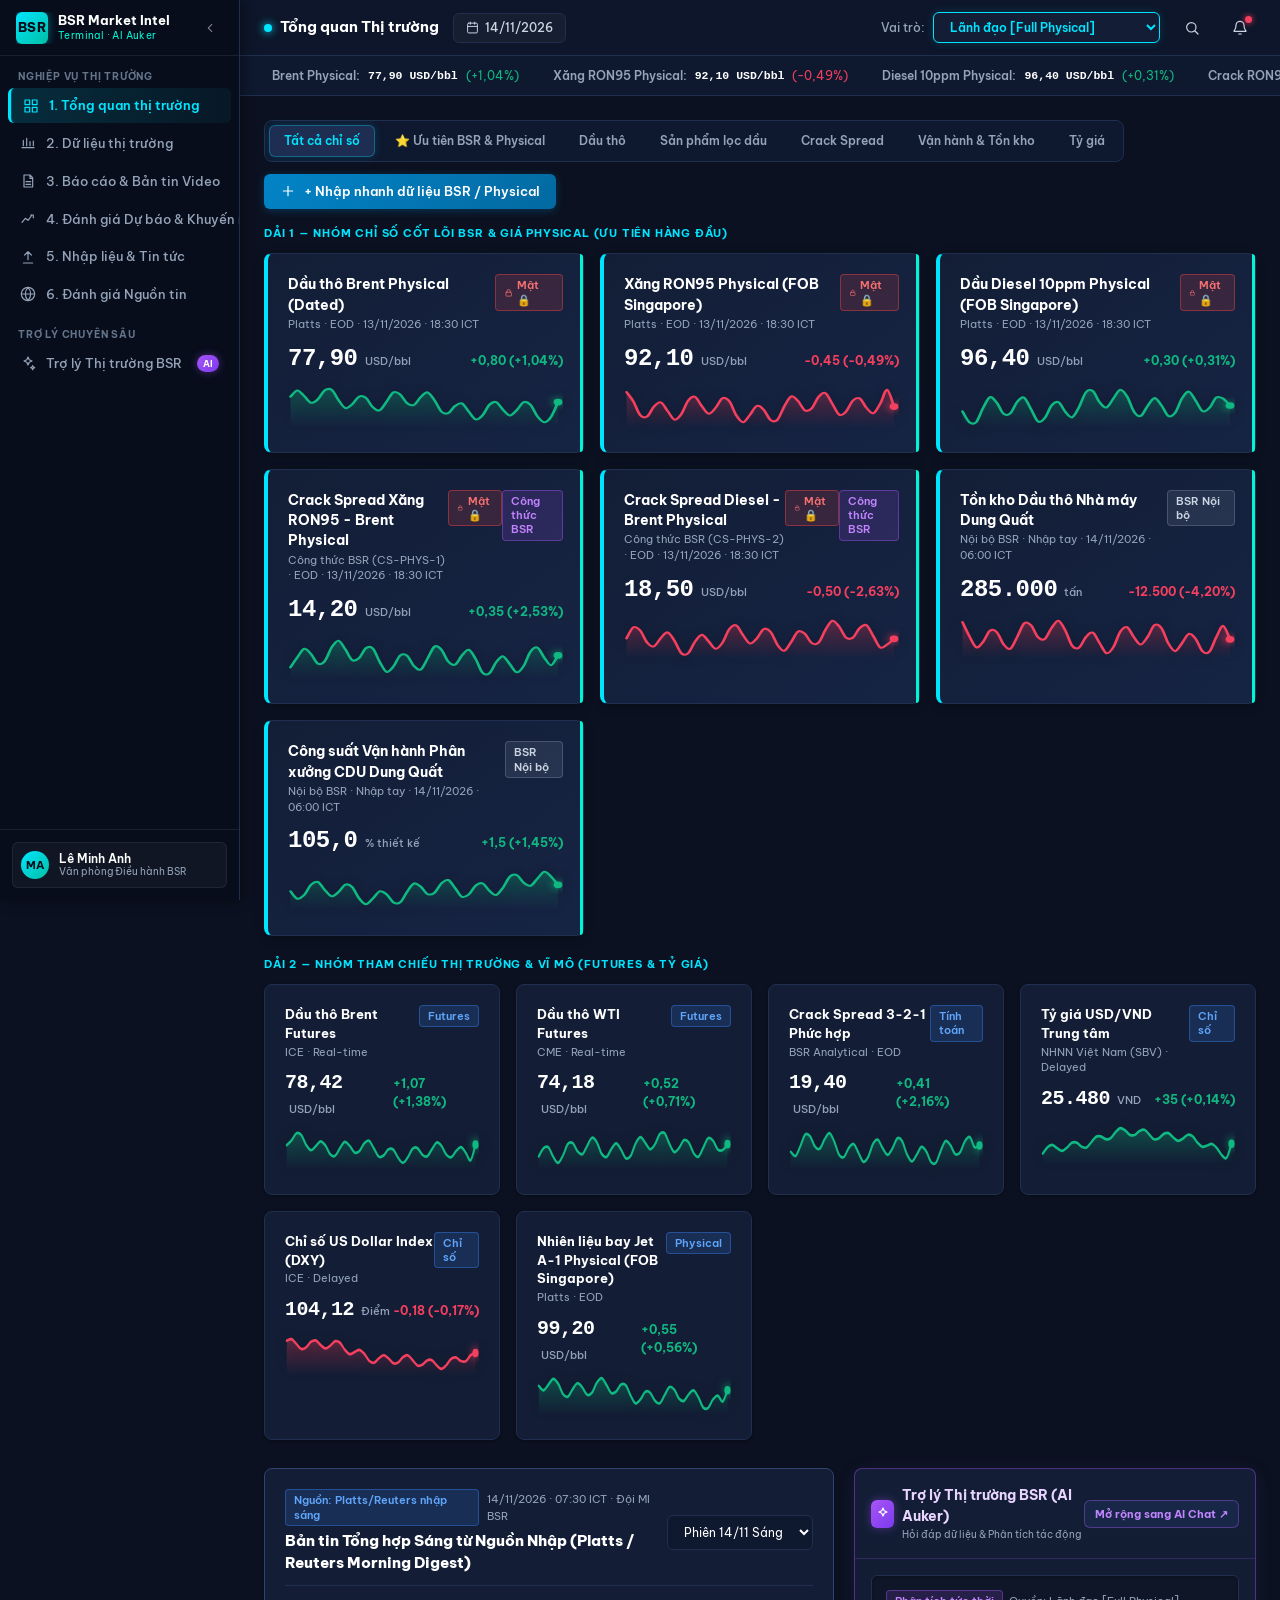
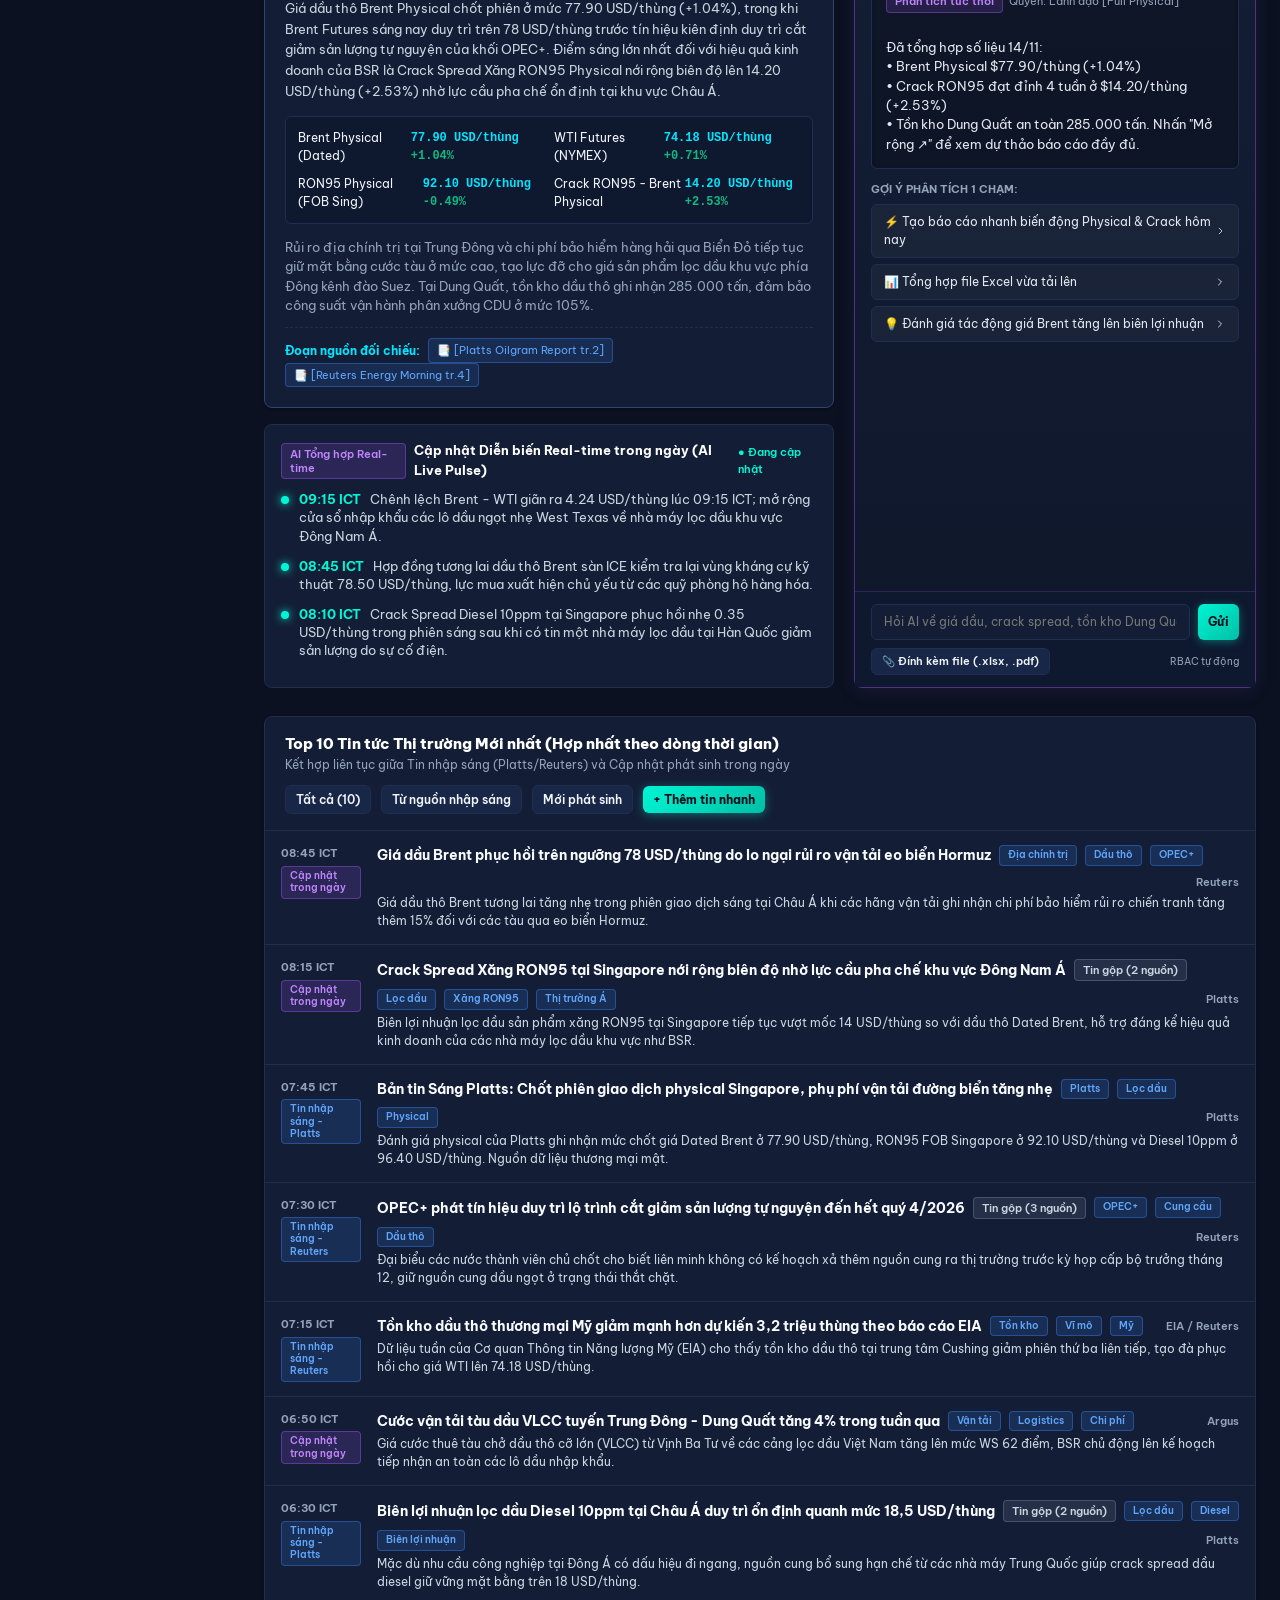
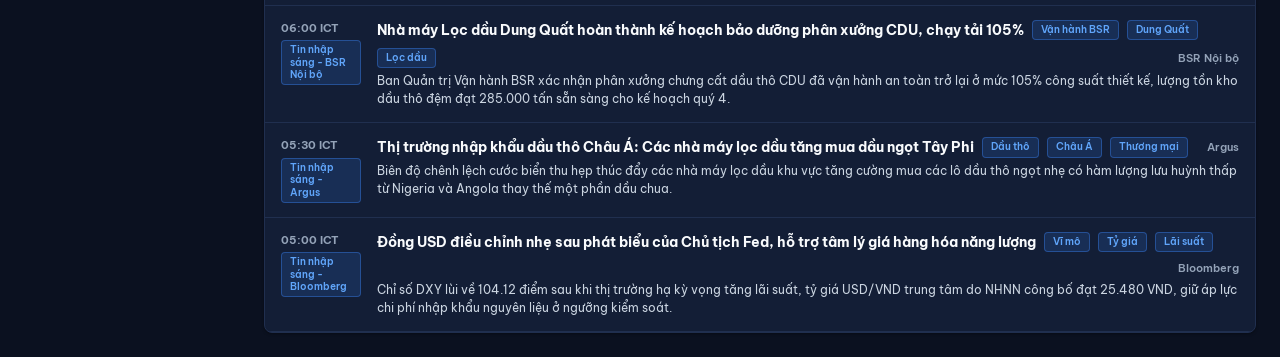
==== docs/design/prototype/index.html @ 7e9f91e4 "v1" ====
<!doctype html>
<html lang="vi">
<head>
  <meta charset="utf-8">
  <meta name="viewport" content="width=device-width, initial-scale=1">
  <meta name="color-scheme" content="dark">
  <meta name="description" content="BSR Market Intelligence Platform — Final Official UI/UX Mockup">
  <title>BSR Market Intelligence Platform</title>
  <link rel="preconnect" href="https://fonts.googleapis.com">
  <link rel="preconnect" href="https://fonts.gstatic.com" crossorigin>
  <link rel="stylesheet" href="https://fonts.googleapis.com/css2?family=Be+Vietnam+Pro:ital,wght@0,400;0,500;0,600;0,700;0,800;1,400&display=swap">
  <link rel="stylesheet" href="assets/styles.css">
</head>
<body>
  <div id="app"></div>
  <script src="assets/data.js"></script>
  <script src="assets/app.js"></script>
</body>
</html>
---- docs/design/prototype/assets/styles.css ----
/* ==========================================================================
   BSR Market Intelligence Platform — Dark Mode Theme & High-Tech Design System
   Specifications:
   - Theme: Deep Petroleum Dark Obsidian (#0B1120 / #131E36)
   - Primary Accent: Neon Cyan (#00E5FF) | Electric Teal (#00F5D4)
   - Secondary Accent: Royal Blue (#3B82F6) | Amber Gold (#F59E0B)
   - Typography: "Be Vietnam Pro" with crisp contrast on dark background
   - Visual Effects: Glowing lines, smooth gradients, glassmorphism, glowing badges
   ========================================================================== */

:root {
  /* Dark Theme Palette */
  --bg-app: #0B1120;
  --bg-card: #131E36;
  --bg-card-subtle: #182647;
  --border-card: #202F4F;
  --border-strong: #2F4470;
  
  --primary-navy: #00E5FF;
  --primary-navy-dark: #00B4D8;
  --primary-navy-light: rgba(0, 229, 255, 0.12);
  --accent-teal: #00F5D4;
  --accent-teal-dark: #00BFA5;
  --accent-teal-light: rgba(0, 245, 212, 0.12);
  
  --text-main: #F1F5F9;
  --text-muted: #94A3B8;
  --text-sub: #CBD5E1;
  
  /* Semantic Badges in Dark Mode */
  --badge-restricted-bg: rgba(239, 68, 68, 0.16);
  --badge-restricted-text: #F87171;
  --badge-restricted-border: rgba(239, 68, 68, 0.45);
  
  --badge-source-bg: rgba(59, 130, 246, 0.16);
  --badge-source-text: #60A5FA;
  --badge-source-border: rgba(59, 130, 246, 0.4);
  
  --badge-ai-summary-bg: rgba(168, 85, 247, 0.16);
  --badge-ai-summary-text: #C084FC;
  --badge-ai-summary-border: rgba(168, 85, 247, 0.4);
  
  --badge-ai-insight-bg: rgba(245, 158, 11, 0.16);
  --badge-ai-insight-text: #FBBF24;
  --badge-ai-insight-border: rgba(245, 158, 11, 0.4);
  
  --badge-manual-bg: rgba(148, 163, 184, 0.14);
  --badge-manual-text: #CBD5E1;
  --badge-manual-border: rgba(148, 163, 184, 0.3);

  --badge-success-bg: rgba(16, 185, 129, 0.16);
  --badge-success-text: #34D399;
  
  --pos-green: #10B981;
  --neg-red: #F43F5E;
  
  /* Dimensions */
  --sidebar-w: 240px;
  --sidebar-w-collapsed: 64px;
  --header-h: 56px;
  --drawer-w: 440px;
  
  /* Typography */
  --font-sans: "Be Vietnam Pro", -apple-system, BlinkMacSystemFont, "Segoe UI", Roboto, sans-serif;
  --font-mono: "Cascadia Mono", Consolas, "Courier New", monospace;
  
  --shadow-sm: 0 1px 3px rgba(0, 0, 0, 0.35);
  --shadow-md: 0 4px 14px rgba(0, 0, 0, 0.45);
  --shadow-lg: 0 10px 25px rgba(0, 0, 0, 0.55);
  --shadow-drawer: -8px 0 35px rgba(0, 0, 0, 0.7);
  --glow-cyan: 0 0 15px rgba(0, 229, 255, 0.25);
}

* { box-sizing: border-box; margin: 0; padding: 0; }
html { scroll-behavior: smooth; }
body {
  background: var(--bg-app);
  color: var(--text-main);
  font-family: var(--font-sans);
  font-size: 13.5px;
  line-height: 1.5;
  -webkit-font-smoothing: antialiased;
  overflow-x: hidden;
}

button, input, select, textarea { font: inherit; color: inherit; }
button { cursor: pointer; border: none; background: none; }
a { color: inherit; text-decoration: none; }

/* Skip Link */
.skip-link {
  position: fixed; left: 12px; top: -60px; z-index: 999;
  background: var(--primary-navy); color: #070C18; font-weight: 700; padding: 8px 16px; border-radius: 4px;
  transition: top 0.2s;
}
.skip-link:focus { top: 12px; }

/* ==========================================================================
   APP SHELL & LAYOUT
   ========================================================================== */
.app {
  display: flex;
  min-height: 100vh;
  position: relative;
  background: var(--bg-app);
}

/* Sidebar Dark Theme */
.sidebar {
  width: var(--sidebar-w);
  background: #070D1B;
  color: #FFFFFF;
  position: fixed;
  top: 0;
  bottom: 0;
  left: 0;
  z-index: 100;
  display: flex;
  flex-direction: column;
  transition: width 0.25s cubic-bezier(0.4, 0, 0.2, 1);
  border-right: 1px solid var(--border-card);
  box-shadow: 2px 0 12px rgba(0, 0, 0, 0.4);
}

.sidebar.collapsed {
  width: var(--sidebar-w-collapsed);
}

.sidebar-head {
  height: var(--header-h);
  display: flex;
  align-items: center;
  justify-content: space-between;
  padding: 0 16px;
  border-bottom: 1px solid rgba(255, 255, 255, 0.08);
}

.brand-lockup {
  display: flex;
  align-items: center;
  gap: 10px;
  overflow: hidden;
}

.brand-mark {
  width: 32px;
  height: 32px;
  background: linear-gradient(135deg, #00E5FF 0%, #00BFA5 100%);
  color: #070D1B;
  border-radius: 6px;
  display: grid;
  place-items: center;
  font-weight: 800;
  font-size: 13px;
  letter-spacing: 0.5px;
  flex-shrink: 0;
  box-shadow: 0 0 10px rgba(0, 229, 255, 0.4);
}

.brand-text {
  overflow: hidden;
  white-space: nowrap;
}

.brand-title {
  font-weight: 700;
  font-size: 12.5px;
  color: #FFFFFF;
  line-height: 1.2;
}

.brand-sub {
  font-size: 10px;
  color: var(--accent-teal);
  letter-spacing: 0.4px;
}

.sidebar.collapsed .brand-text { display: none; }

.sidebar-toggle {
  color: rgba(255, 255, 255, 0.6);
  padding: 6px;
  border-radius: 4px;
  display: flex;
  align-items: center;
  justify-content: center;
  transition: all 0.15s;
}
.sidebar-toggle:hover {
  background: rgba(255, 255, 255, 0.08);
  color: var(--primary-navy);
}

.sidebar-nav {
  flex: 1;
  overflow-y: auto;
  padding: 14px 8px;
  display: flex;
  flex-direction: column;
  gap: 16px;
}

.nav-section-label {
  font-size: 9.5px;
  text-transform: uppercase;
  letter-spacing: 0.8px;
  font-weight: 700;
  color: #64748B;
  padding: 0 10px 4px 10px;
}
.sidebar.collapsed .nav-section-label {
  text-align: center;
  font-size: 0;
  padding: 0;
}
.sidebar.collapsed .nav-section-label::after {
  content: "•";
  font-size: 14px;
  color: rgba(255, 255, 255, 0.2);
}

.nav-item {
  display: flex;
  align-items: center;
  gap: 10px;
  padding: 8px 12px;
  color: #94A3B8;
  border-radius: 6px;
  font-size: 12.5px;
  font-weight: 500;
  transition: all 0.15s ease;
  white-space: nowrap;
}

.nav-item svg { flex-shrink: 0; }

.nav-item:hover {
  background: rgba(255, 255, 255, 0.05);
  color: #F8FAFC;
}

.nav-item.active {
  background: linear-gradient(90deg, rgba(0, 229, 255, 0.15) 0%, rgba(0, 229, 255, 0.05) 100%);
  color: #00E5FF;
  border-left: 3px solid #00E5FF;
  font-weight: 600;
  box-shadow: inset 1px 0 0 rgba(0, 229, 255, 0.2);
}

.sidebar.collapsed .nav-item {
  justify-content: center;
  padding: 10px 0;
}
.sidebar.collapsed .nav-item span { display: none; }

.nav-badge-ai {
  margin-left: auto;
  font-size: 9px;
  font-weight: 700;
  background: linear-gradient(135deg, #A855F7, #7C3AED);
  color: #fff;
  padding: 2px 6px;
  border-radius: 10px;
  box-shadow: 0 0 8px rgba(168, 85, 247, 0.4);
}
.sidebar.collapsed .nav-badge-ai { display: none; }

.sidebar-foot {
  padding: 12px;
  border-top: 1px solid rgba(255, 255, 255, 0.08);
  display: flex;
  flex-direction: column;
  gap: 8px;
}

.user-badge-sidebar {
  display: flex;
  align-items: center;
  gap: 10px;
  padding: 8px;
  border-radius: 6px;
  background: rgba(255, 255, 255, 0.04);
  border: 1px solid rgba(255, 255, 255, 0.07);
}

.user-avatar {
  width: 28px;
  height: 28px;
  border-radius: 50%;
  background: linear-gradient(135deg, #00E5FF, #00BFA5);
  color: #070D1B;
  font-weight: 700;
  font-size: 11px;
  display: grid;
  place-items: center;
  flex-shrink: 0;
}

.user-info-sidebar {
  overflow: hidden;
  line-height: 1.25;
}

.user-name-sidebar {
  font-size: 11.5px;
  font-weight: 600;
  color: #FFFFFF;
  white-space: nowrap;
  text-overflow: ellipsis;
  overflow: hidden;
}

.user-role-sidebar {
  font-size: 10px;
  color: #94A3B8;
  white-space: nowrap;
}

.sidebar.collapsed .user-info-sidebar { display: none; }
.sidebar.collapsed .user-badge-sidebar { justify-content: center; padding: 6px 0; background: none; border-color: transparent; }

/* Main Content Area */
.main-wrapper {
  flex: 1;
  margin-left: var(--sidebar-w);
  transition: margin-left 0.25s cubic-bezier(0.4, 0, 0.2, 1);
  min-width: 0;
  display: flex;
  flex-direction: column;
  background: var(--bg-app);
}

.main-wrapper.sidebar-collapsed {
  margin-left: var(--sidebar-w-collapsed);
}

/* Header Topbar Dark */
.header-topbar {
  height: var(--header-h);
  background: #0D162A;
  border-bottom: 1px solid var(--border-card);
  position: sticky;
  top: 0;
  z-index: 50;
  display: flex;
  align-items: center;
  justify-content: space-between;
  padding: 0 24px;
}

.topbar-left {
  display: flex;
  align-items: center;
  gap: 14px;
}

.page-title-badge {
  font-size: 15px;
  font-weight: 700;
  color: #FFFFFF;
  display: flex;
  align-items: center;
  gap: 8px;
}
.page-title-badge::before {
  content: "";
  display: inline-block;
  width: 8px;
  height: 8px;
  border-radius: 50%;
  background: var(--primary-navy);
  box-shadow: 0 0 8px var(--primary-navy);
}

.date-filter-chip {
  display: flex;
  align-items: center;
  gap: 6px;
  background: rgba(255, 255, 255, 0.04);
  border: 1px solid var(--border-card);
  padding: 5px 12px;
  border-radius: 6px;
  font-size: 12px;
  font-weight: 500;
  color: var(--text-sub);
}
.date-filter-chip:hover {
  border-color: var(--primary-navy);
  color: var(--primary-navy);
}

.topbar-right {
  display: flex;
  align-items: center;
  gap: 16px;
}

/* Role Switcher in Header Dark */
.role-switcher-wrap {
  display: flex;
  align-items: center;
  gap: 8px;
}

.role-switcher-label {
  font-size: 11.5px;
  color: var(--text-muted);
  font-weight: 500;
}

.role-switcher-select {
  background: #131E36;
  border: 1.5px solid var(--primary-navy);
  color: var(--primary-navy);
  font-weight: 600;
  font-size: 12px;
  padding: 6px 12px;
  border-radius: 6px;
  cursor: pointer;
  outline: none;
  box-shadow: 0 0 10px rgba(0, 229, 255, 0.15);
}
.role-switcher-select:focus {
  box-shadow: 0 0 15px rgba(0, 229, 255, 0.35);
}

.topbar-icon-btn {
  width: 32px;
  height: 32px;
  border-radius: 6px;
  display: grid;
  place-items: center;
  color: var(--text-sub);
  position: relative;
  transition: all 0.15s;
}
.topbar-icon-btn:hover {
  background: rgba(255, 255, 255, 0.06);
  color: var(--primary-navy);
}

.notif-badge {
  position: absolute;
  top: 4px;
  right: 4px;
  width: 7px;
  height: 7px;
  background: var(--neg-red);
  border-radius: 50%;
  box-shadow: 0 0 6px var(--neg-red);
}

/* Market Tape Bar Dark */
.market-tape-bar {
  background: #0E182F;
  border-bottom: 1px solid var(--border-card);
  padding: 0 24px;
  display: flex;
  align-items: center;
  gap: 18px;
  overflow-x: auto;
  white-space: nowrap;
  height: 40px;
  scrollbar-width: none;
}
.market-tape-bar::-webkit-scrollbar { display: none; }

.tape-item {
  display: inline-flex;
  align-items: center;
  gap: 8px;
  font-size: 11.5px;
  cursor: pointer;
  padding: 4px 8px;
  border-radius: 4px;
  transition: background 0.15s;
}
.tape-item:hover {
  background: rgba(255, 255, 255, 0.05);
}

.tape-label {
  font-weight: 600;
  color: #94A3B8;
}

.tape-val {
  font-weight: 700;
  color: #FFFFFF;
  font-family: var(--font-mono);
}

.tape-chg.pos { color: var(--pos-green); }
.tape-chg.neg { color: var(--neg-red); }

/* Main Container */
.page-container {
  padding: 24px;
  flex: 1;
}

/* ==========================================================================
   CARDS, TOKENS & BADGES (DARK THEME)
   ========================================================================== */
.card {
  background: var(--bg-card);
  border: 1px solid var(--border-card);
  border-radius: 8px;
  padding: 20px;
  box-shadow: var(--shadow-sm);
  position: relative;
  transition: all 0.2s ease;
}

.card:hover {
  box-shadow: var(--shadow-md);
  border-color: var(--border-strong);
}

/* Priority Card (Physical & BSR) */
.card-priority {
  border-left: 4px solid var(--primary-navy);
  background: linear-gradient(145deg, #131E36 0%, #162444 100%);
  position: relative;
  box-shadow: 0 2px 10px rgba(0, 0, 0, 0.25);
}
.card-priority:hover {
  border-color: var(--primary-navy);
  box-shadow: 0 4px 18px rgba(0, 229, 255, 0.12);
}
.card-priority::before {
  content: "";
  position: absolute;
  top: 0;
  right: 0;
  bottom: 0;
  width: 3px;
  background: var(--accent-teal);
  border-top-right-radius: 8px;
  border-bottom-right-radius: 8px;
}

/* Semantic Badges */
.badge {
  display: inline-flex;
  align-items: center;
  gap: 4px;
  font-size: 11px;
  font-weight: 600;
  padding: 3px 8px;
  border-radius: 4px;
  line-height: 1.3;
}

.badge-restricted {
  background: var(--badge-restricted-bg);
  color: var(--badge-restricted-text);
  border: 1px solid var(--badge-restricted-border);
}

.badge-source {
  background: var(--badge-source-bg);
  color: var(--badge-source-text);
  border: 1px solid var(--badge-source-border);
}

.badge-ai-summary {
  background: var(--badge-ai-summary-bg);
  color: var(--badge-ai-summary-text);
  border: 1px solid var(--badge-ai-summary-border);
}

.badge-ai-insight {
  background: var(--badge-ai-insight-bg);
  color: var(--badge-ai-insight-text);
  border: 1px solid var(--badge-ai-insight-border);
}

.badge-manual {
  background: var(--badge-manual-bg);
  color: var(--badge-manual-text);
  border: 1px solid var(--badge-manual-border);
}

.badge-success {
  background: var(--badge-success-bg);
  color: var(--badge-success-text);
  border: 1px solid rgba(16, 185, 129, 0.4);
}

/* 12-Column Grid Helpers */
.grid-12 {
  display: grid;
  grid-template-columns: repeat(12, minmax(0, 1fr));
  gap: 20px;
}

.col-12 { grid-column: span 12 / span 12; }
.col-8  { grid-column: span 8 / span 8; }
.col-7  { grid-column: span 7 / span 7; }
.col-6  { grid-column: span 6 / span 6; }
.col-5  { grid-column: span 5 / span 5; }
.col-4  { grid-column: span 4 / span 4; }
.col-3  { grid-column: span 3 / span 3; }

/* Buttons */
.btn {
  display: inline-flex;
  align-items: center;
  justify-content: center;
  gap: 8px;
  font-size: 12.5px;
  font-weight: 600;
  padding: 8px 16px;
  border-radius: 6px;
  transition: all 0.15s ease;
  white-space: nowrap;
}

.btn-primary {
  background: linear-gradient(135deg, #0284C7 0%, #0369A1 100%);
  color: #FFFFFF;
  box-shadow: 0 2px 8px rgba(2, 132, 199, 0.3);
}
.btn-primary:hover {
  background: linear-gradient(135deg, #0369A1 0%, #075985 100%);
  box-shadow: 0 4px 12px rgba(2, 132, 199, 0.45);
}

.btn-accent {
  background: linear-gradient(135deg, #00F5D4 0%, #00BFA5 100%);
  color: #070D1B;
  font-weight: 700;
  box-shadow: 0 2px 10px rgba(0, 245, 212, 0.35);
}
.btn-accent:hover {
  background: linear-gradient(135deg, #00E5FF 0%, #00E5C0 100%);
  box-shadow: 0 4px 15px rgba(0, 245, 212, 0.5);
}

.btn-secondary {
  background: var(--bg-card-subtle);
  border: 1px solid var(--border-card);
  color: var(--text-main);
}
.btn-secondary:hover {
  background: #203158;
  border-color: var(--border-strong);
  color: #FFFFFF;
}

.btn-sm {
  padding: 5px 10px;
  font-size: 11.5px;
}

/* ==========================================================================
   PAGE 1: TỔNG QUAN THỊ TRƯỜNG (MARKET OVERVIEW)
   ========================================================================== */
.overview-tab-bar {
  display: flex;
  align-items: center;
  justify-content: space-between;
  margin-bottom: 16px;
  flex-wrap: wrap;
  gap: 12px;
}

.filter-tabs-pill {
  display: flex;
  gap: 6px;
  background: #0E182F;
  padding: 4px;
  border: 1px solid var(--border-card);
  border-radius: 8px;
}

.pill-btn {
  padding: 6px 14px;
  border-radius: 6px;
  font-size: 12px;
  font-weight: 600;
  color: var(--text-muted);
  transition: all 0.15s;
}
.pill-btn.active {
  background: #1E2E52;
  color: var(--primary-navy);
  border: 1px solid rgba(0, 229, 255, 0.3);
  box-shadow: 0 0 10px rgba(0, 229, 255, 0.15);
}
.pill-btn:hover:not(.active) {
  background: rgba(255, 255, 255, 0.05);
  color: var(--text-main);
}

.section-subhead {
  font-size: 11px;
  text-transform: uppercase;
  letter-spacing: 0.8px;
  font-weight: 700;
  color: var(--primary-navy);
  margin-bottom: 12px;
  display: flex;
  align-items: center;
  gap: 8px;
}

/* Snapshot Cards Dark */
.snapshot-grid-priority {
  display: grid;
  grid-template-columns: repeat(auto-fit, minmax(280px, 1fr));
  gap: 16px;
  margin-bottom: 20px;
}

.snapshot-grid-reference {
  display: grid;
  grid-template-columns: repeat(auto-fit, minmax(220px, 1fr));
  gap: 16px;
  margin-bottom: 24px;
}

.metric-card-top {
  display: flex;
  justify-content: space-between;
  align-items: flex-start;
  margin-bottom: 8px;
}

.metric-card-name {
  font-size: 13.5px;
  font-weight: 700;
  color: #FFFFFF;
}

.metric-card-meta {
  font-size: 10.5px;
  color: var(--text-muted);
  margin-top: 2px;
}

.metric-card-value-row {
  display: flex;
  align-items: baseline;
  justify-content: space-between;
  margin-top: 6px;
}

.metric-card-value {
  font-size: 24px;
  font-weight: 800;
  font-family: var(--font-mono);
  color: #FFFFFF;
  letter-spacing: -0.5px;
}
.metric-card-unit {
  font-size: 11px;
  font-weight: 500;
  color: var(--text-muted);
  margin-left: 4px;
}

.metric-card-change {
  font-size: 12px;
  font-weight: 700;
}
.metric-card-change.pos { color: var(--pos-green); }
.metric-card-change.neg { color: var(--neg-red); }

.sparkline-svg {
  width: 100%;
  height: 42px;
  margin-top: 8px;
  filter: drop-shadow(0 2px 6px rgba(0, 0, 0, 0.4));
}

/* Locked Card for Restricted Data */
.metric-card-locked {
  background: rgba(239, 68, 68, 0.05);
  border: 1px dashed var(--badge-restricted-border);
  padding: 16px;
  border-radius: 8px;
  display: flex;
  flex-direction: column;
  align-items: center;
  justify-content: center;
  text-align: center;
  min-height: 140px;
}
.locked-icon-wrap {
  width: 36px;
  height: 36px;
  border-radius: 50%;
  background: var(--badge-restricted-bg);
  color: var(--badge-restricted-text);
  display: grid;
  place-items: center;
  margin-bottom: 8px;
}
.locked-title {
  font-size: 12px;
  font-weight: 700;
  color: #F87171;
}
.locked-desc {
  font-size: 11px;
  color: var(--text-muted);
  margin-top: 2px;
}

/* Tầng 2: Bản tin Sáng & AI Copilot Nhúng */
.digest-box {
  background: var(--bg-card);
  border: 1.5px solid var(--border-strong);
  border-radius: 8px;
  padding: 20px;
  margin-bottom: 16px;
  box-shadow: var(--shadow-sm);
}

.digest-header {
  display: flex;
  align-items: center;
  justify-content: space-between;
  margin-bottom: 12px;
  border-bottom: 1px solid var(--border-card);
  padding-bottom: 10px;
}

.digest-title {
  font-size: 15px;
  font-weight: 800;
  color: #FFFFFF;
}

.digest-prices-grid {
  display: grid;
  grid-template-columns: repeat(2, 1fr);
  gap: 10px;
  margin: 14px 0;
  background: #0E182F;
  padding: 12px;
  border-radius: 6px;
  border: 1px solid var(--border-card);
}

.digest-price-item {
  display: flex;
  justify-content: space-between;
  font-size: 12px;
}
.digest-price-item strong {
  font-family: var(--font-mono);
  color: var(--primary-navy);
}

.citation-chip {
  display: inline-flex;
  align-items: center;
  gap: 4px;
  background: rgba(59, 130, 246, 0.15);
  border: 1px solid rgba(59, 130, 246, 0.4);
  color: #60A5FA;
  font-size: 11px;
  padding: 3px 8px;
  border-radius: 4px;
  cursor: pointer;
  margin-right: 6px;
  transition: all 0.15s;
}
.citation-chip:hover {
  background: rgba(59, 130, 246, 0.25);
  color: #93C5FD;
}

/* Live Pulse Box Dark */
.live-pulse-box {
  background: var(--bg-card);
  border: 1px solid var(--border-card);
  border-radius: 8px;
  padding: 16px;
}

.pulse-item {
  position: relative;
  padding-left: 18px;
  margin-bottom: 12px;
  font-size: 12.5px;
  line-height: 1.45;
  color: var(--text-sub);
}
.pulse-item::before {
  content: "";
  position: absolute;
  left: 0;
  top: 6px;
  width: 8px;
  height: 8px;
  border-radius: 50%;
  background: var(--accent-teal);
  box-shadow: 0 0 8px var(--accent-teal);
}

.pulse-time {
  font-weight: 700;
  color: var(--accent-teal);
  margin-right: 6px;
}

/* Embedded AI Copilot Widget (Chế độ A - Dark) */
.copilot-card {
  background: linear-gradient(180deg, #131E36 0%, #0F172A 100%);
  border: 1.5px solid rgba(168, 85, 247, 0.4);
  border-radius: 8px;
  display: flex;
  flex-direction: column;
  height: 100%;
  box-shadow: 0 4px 20px rgba(168, 85, 247, 0.1);
}

.copilot-head {
  padding: 16px;
  border-bottom: 1px solid rgba(168, 85, 247, 0.2);
  display: flex;
  align-items: center;
  justify-content: space-between;
}

.copilot-title-group {
  display: flex;
  align-items: center;
  gap: 8px;
}

.copilot-icon {
  width: 28px;
  height: 28px;
  border-radius: 6px;
  background: linear-gradient(135deg, #A855F7, #7C3AED);
  color: #fff;
  display: grid;
  place-items: center;
  box-shadow: 0 0 10px rgba(168, 85, 247, 0.4);
}

.copilot-title {
  font-size: 14px;
  font-weight: 700;
  color: #E9D5FF;
}

.copilot-body {
  padding: 16px;
  flex: 1;
  display: flex;
  flex-direction: column;
  gap: 12px;
}

.copilot-response-box {
  background: rgba(0, 0, 0, 0.25);
  border: 1px solid var(--border-card);
  border-radius: 6px;
  padding: 14px;
  font-size: 12.5px;
  line-height: 1.55;
  color: var(--text-main);
  box-shadow: inset 0 1px 3px rgba(0, 0, 0, 0.3);
}

.copilot-chips-wrap {
  display: flex;
  flex-direction: column;
  gap: 6px;
}

.copilot-prompt-chip {
  background: rgba(255, 255, 255, 0.04);
  border: 1px solid var(--border-card);
  padding: 8px 12px;
  border-radius: 6px;
  font-size: 12px;
  color: #E2E8F0;
  text-align: left;
  display: flex;
  align-items: center;
  justify-content: space-between;
  transition: all 0.15s;
}
.copilot-prompt-chip:hover {
  background: rgba(168, 85, 247, 0.15);
  border-color: rgba(168, 85, 247, 0.5);
  color: #E9D5FF;
}

.copilot-foot {
  padding: 12px 16px;
  border-top: 1px solid rgba(168, 85, 247, 0.2);
  background: #0E182F;
}

.copilot-input-row {
  display: flex;
  gap: 8px;
}

.copilot-input {
  flex: 1;
  background: #131E36;
  border: 1px solid var(--border-card);
  padding: 8px 12px;
  border-radius: 6px;
  font-size: 12px;
  color: #FFFFFF;
}
.copilot-input:focus {
  outline: none;
  border-color: #A855F7;
  box-shadow: 0 0 10px rgba(168, 85, 247, 0.3);
}

/* Top 10 News Table/Feed Dark */
.news-feed-table {
  width: 100%;
  border-collapse: collapse;
}

.news-feed-row {
  border-bottom: 1px solid var(--border-card);
  padding: 14px 16px;
  display: flex;
  align-items: flex-start;
  gap: 16px;
  cursor: pointer;
  transition: background 0.15s;
}
.news-feed-row:hover {
  background: rgba(255, 255, 255, 0.03);
}

.news-timeline-col {
  width: 80px;
  flex-shrink: 0;
  font-size: 11px;
  font-weight: 700;
  color: var(--text-muted);
}

.news-content-col {
  flex: 1;
  min-width: 0;
}

.news-title-row {
  display: flex;
  align-items: center;
  gap: 8px;
  flex-wrap: wrap;
  margin-bottom: 4px;
}

.news-title-text {
  font-size: 13.5px;
  font-weight: 700;
  color: #F8FAFC;
}

.news-summary-text {
  font-size: 12px;
  color: var(--text-sub);
  display: -webkit-box;
  -webkit-line-clamp: 2;
  -webkit-box-orient: vertical;
  overflow: hidden;
}

/* ==========================================================================
   HIGH-TECH CHART STYLING & INTERACTIVITY
   ========================================================================== */
.chart-multiaxis-box {
  background: var(--bg-card);
  border: 1px solid var(--border-card);
  border-radius: 8px;
  padding: 20px;
  margin-bottom: 24px;
  box-shadow: var(--shadow-sm);
  position: relative;
}

.chart-ctrl-row {
  display: flex;
  justify-content: space-between;
  align-items: center;
  flex-wrap: wrap;
  gap: 12px;
  margin-bottom: 16px;
}

.chart-svg-main {
  width: 100%;
  height: 320px;
  overflow: visible;
}

/* Tooltip floating box */
.chart-interactive-tooltip {
  position: absolute;
  pointer-events: none;
  background: rgba(15, 23, 42, 0.92);
  backdrop-filter: blur(8px);
  border: 1px solid var(--primary-navy);
  padding: 8px 12px;
  border-radius: 6px;
  font-size: 11.5px;
  box-shadow: 0 4px 20px rgba(0, 0, 0, 0.6);
  z-index: 80;
  display: none;
  transform: translate(-50%, -120%);
  white-space: nowrap;
}

/* Table Style Dark */
.data-table-bsr {
  width: 100%;
  border-collapse: collapse;
  font-size: 12.5px;
}

.data-table-bsr th {
  background: #0E182F;
  padding: 10px 14px;
  font-weight: 700;
  color: #94A3B8;
  text-align: left;
  border-bottom: 1px solid var(--border-card);
  text-transform: uppercase;
  font-size: 10.5px;
  letter-spacing: 0.5px;
}

.data-table-bsr td {
  padding: 12px 14px;
  border-bottom: 1px solid var(--border-card);
  color: var(--text-main);
}

.data-table-bsr tr:hover td {
  background: rgba(255, 255, 255, 0.02);
}

/* ==========================================================================
   PAGE 3: BÁO CÁO & BẢN TIN VIDEO (DARK)
   ========================================================================== */
.video-briefing-wrap {
  display: grid;
  grid-template-columns: 1.8fr 1.2fr;
  gap: 20px;
  background: var(--bg-card);
  border: 1px solid var(--border-card);
  border-radius: 8px;
  padding: 20px;
  margin-bottom: 24px;
}

.video-player-mockup {
  background: #050A14;
  border-radius: 8px;
  overflow: hidden;
  position: relative;
  aspect-ratio: 16 / 9;
  display: flex;
  flex-direction: column;
  justify-content: space-between;
  padding: 16px;
  color: #fff;
  border: 1px solid var(--border-card);
  box-shadow: inset 0 0 30px rgba(0, 0, 0, 0.8);
}

.video-center-play {
  align-self: center;
  width: 58px;
  height: 58px;
  border-radius: 50%;
  background: rgba(0, 229, 255, 0.2);
  backdrop-filter: blur(6px);
  color: var(--primary-navy);
  border: 2px solid var(--primary-navy);
  display: grid;
  place-items: center;
  cursor: pointer;
  transition: all 0.2s;
  box-shadow: 0 0 20px rgba(0, 229, 255, 0.3);
}
.video-center-play:hover {
  transform: scale(1.1);
  background: var(--primary-navy);
  color: #070D1B;
  box-shadow: 0 0 30px rgba(0, 229, 255, 0.6);
}

.video-controls-bottom {
  display: flex;
  align-items: center;
  gap: 12px;
  font-size: 11.5px;
}

.video-progress-bar {
  flex: 1;
  height: 4px;
  background: rgba(255, 255, 255, 0.15);
  border-radius: 2px;
  position: relative;
}
.video-progress-fill {
  width: 35%;
  height: 100%;
  background: linear-gradient(90deg, #00E5FF, #00F5D4);
  border-radius: 2px;
  box-shadow: 0 0 8px #00E5FF;
}

.chapters-list {
  display: flex;
  flex-direction: column;
  gap: 10px;
}

.chapter-item {
  padding: 10px 14px;
  background: rgba(255, 255, 255, 0.03);
  border: 1px solid var(--border-card);
  border-radius: 6px;
  cursor: pointer;
  transition: all 0.15s;
}
.chapter-item:hover, .chapter-item.active {
  background: rgba(0, 229, 255, 0.08);
  border-color: var(--primary-navy);
}
.chapter-time {
  font-weight: 700;
  color: var(--primary-navy);
  font-size: 12px;
  margin-right: 6px;
}

/* ==========================================================================
   PAGE 4: ĐÁNH GIÁ DỰ BÁO & KHUYẾN NGHỊ (DARK)
   ========================================================================== */
.kpi-accuracy-grid {
  display: grid;
  grid-template-columns: repeat(4, 1fr);
  gap: 16px;
  margin-bottom: 24px;
}

.kpi-accuracy-card {
  background: var(--bg-card);
  border: 1px solid var(--border-card);
  border-radius: 8px;
  padding: 16px;
  text-align: center;
  box-shadow: var(--shadow-sm);
}

.kpi-accuracy-card .kpi-num {
  font-size: 26px;
  font-weight: 800;
  color: #FFFFFF;
  font-family: var(--font-mono);
  margin-top: 4px;
}

.recommendation-card {
  background: var(--bg-card);
  border: 1.5px solid var(--border-card);
  border-radius: 8px;
  padding: 20px;
  margin-bottom: 16px;
  position: relative;
}
.recommendation-card.badge-primary { border-left: 5px solid var(--primary-navy); }
.recommendation-card.badge-accent  { border-left: 5px solid var(--accent-teal); }
.recommendation-card.badge-warning { border-left: 5px solid #F59E0B; }

.rec-section-block {
  margin: 10px 0;
  font-size: 12.5px;
}
.rec-section-title {
  font-weight: 700;
  color: var(--primary-navy);
  margin-bottom: 2px;
}

/* ==========================================================================
   PAGE 5: NHẬP LIỆU (SPLIT-VIEW DARK)
   ========================================================================== */
.split-view-container {
  display: grid;
  grid-template-columns: 45fr 55fr;
  gap: 24px;
  align-items: start;
}

.form-field-group {
  margin-bottom: 14px;
}
.form-field-label {
  display: block;
  font-size: 12px;
  font-weight: 600;
  color: #E2E8F0;
  margin-bottom: 4px;
}
.form-control-input, .form-control-select, .form-control-textarea {
  width: 100%;
  padding: 8px 12px;
  border: 1px solid var(--border-card);
  border-radius: 6px;
  font-size: 12.5px;
  background: #0E182F;
  color: #FFFFFF;
}
.form-control-input:focus, .form-control-select:focus, .form-control-textarea:focus {
  outline: none;
  border-color: var(--primary-navy);
  box-shadow: 0 0 10px rgba(0, 229, 255, 0.2);
}

.upload-dropzone {
  border: 2px dashed var(--border-strong);
  border-radius: 8px;
  padding: 32px 20px;
  text-align: center;
  background: rgba(255, 255, 255, 0.02);
  cursor: pointer;
  transition: all 0.15s;
}
.upload-dropzone:hover {
  border-color: var(--primary-navy);
  background: rgba(0, 229, 255, 0.05);
}

/* ==========================================================================
   PAGE AI WORKSPACE: 3 CỘT ENTERPRISE AI (DARK)
   ========================================================================== */
.ai-workspace-3col {
  display: grid;
  grid-template-columns: 240px 1fr 380px;
  gap: 20px;
  height: calc(100vh - var(--header-h) - 48px);
}

.ai-history-panel, .ai-chat-stream-panel, .ai-preview-panel {
  background: var(--bg-card);
  border: 1px solid var(--border-card);
  border-radius: 8px;
  display: flex;
  flex-direction: column;
  overflow: hidden;
}

.ai-reasoning-step {
  display: flex;
  align-items: center;
  gap: 8px;
  font-size: 11.5px;
  padding: 6px 10px;
  background: rgba(255, 255, 255, 0.03);
  border-radius: 4px;
  margin-bottom: 6px;
  color: var(--text-sub);
}
.ai-reasoning-step.done {
  border-left: 3px solid #10B981;
}

.artifact-preview-doc {
  background: #0A0F1D;
  border: 1px solid var(--border-card);
  border-radius: 6px;
  padding: 24px;
  font-size: 12px;
  line-height: 1.6;
  box-shadow: inset 0 1px 3px rgba(0, 0, 0, 0.5);
  flex: 1;
  overflow-y: auto;
  color: #E2E8F0;
}

.doc-header-block {
  border-bottom: 2px solid var(--primary-navy);
  padding-bottom: 12px;
  margin-bottom: 16px;
  display: flex;
  justify-content: space-between;
  align-items: center;
}

/* ==========================================================================
   NON-DISRUPTIVE SLIDE-OVER DRAWER (440px DARK)
   ========================================================================== */
.drawer-backdrop {
  position: fixed;
  inset: 0;
  background: rgba(0, 0, 0, 0.55);
  backdrop-filter: blur(3px);
  z-index: 200;
  opacity: 0;
  pointer-events: none;
  transition: opacity 0.25s ease;
}
.drawer-backdrop.active {
  opacity: 1;
  pointer-events: auto;
}

.slide-over-drawer {
  position: fixed;
  top: 0;
  right: 0;
  bottom: 0;
  width: var(--drawer-w);
  max-width: 90vw;
  background: #0E182F;
  border-left: 1px solid var(--border-card);
  z-index: 210;
  box-shadow: var(--shadow-drawer);
  transform: translateX(100%);
  transition: transform 0.25s cubic-bezier(0.4, 0, 0.2, 1);
  display: flex;
  flex-direction: column;
}
.slide-over-drawer.active {
  transform: translateX(0);
}

.drawer-header {
  padding: 16px 20px;
  border-bottom: 1px solid var(--border-card);
  display: flex;
  align-items: center;
  justify-content: space-between;
}
.drawer-title {
  font-size: 15px;
  font-weight: 700;
  color: #FFFFFF;
}

.drawer-content {
  padding: 20px;
  flex: 1;
  overflow-y: auto;
}

.drawer-footer {
  padding: 16px 20px;
  border-top: 1px solid var(--border-card);
  display: flex;
  justify-content: flex-end;
  gap: 10px;
}

/* Modal Popup Dark */
.modal-overlay {
  position: fixed;
  inset: 0;
  background: rgba(0, 0, 0, 0.65);
  backdrop-filter: blur(4px);
  z-index: 300;
  display: flex;
  align-items: center;
  justify-content: center;
  padding: 20px;
}
.modal-box {
  background: #131E36;
  border: 1px solid var(--border-card);
  border-radius: 8px;
  max-width: 600px;
  width: 100%;
  box-shadow: var(--shadow-lg);
  overflow: hidden;
}

/* Toast Notifications */
.toast-stack {
  position: fixed;
  bottom: 24px;
  right: 24px;
  z-index: 999;
  display: flex;
  flex-direction: column;
  gap: 8px;
}
.toast-msg {
  background: #131E36;
  border: 1px solid var(--primary-navy);
  color: #fff;
  padding: 12px 18px;
  border-radius: 6px;
  font-size: 13px;
  font-weight: 500;
  box-shadow: 0 4px 20px rgba(0, 0, 0, 0.6);
  display: flex;
  align-items: center;
  gap: 10px;
}

/* Responsive adjustments */
@media (max-width: 1280px) {
  .ai-workspace-3col {
    grid-template-columns: 200px 1fr 320px;
  }
}
@media (max-width: 1024px) {
  .split-view-container {
    grid-template-columns: 1fr;
  }
  .video-briefing-wrap {
    grid-template-columns: 1fr;
  }
  .kpi-accuracy-grid {
    grid-template-columns: repeat(2, 1fr);
  }
  .ai-workspace-3col {
    grid-template-columns: 1fr;
    height: auto;
  }
}
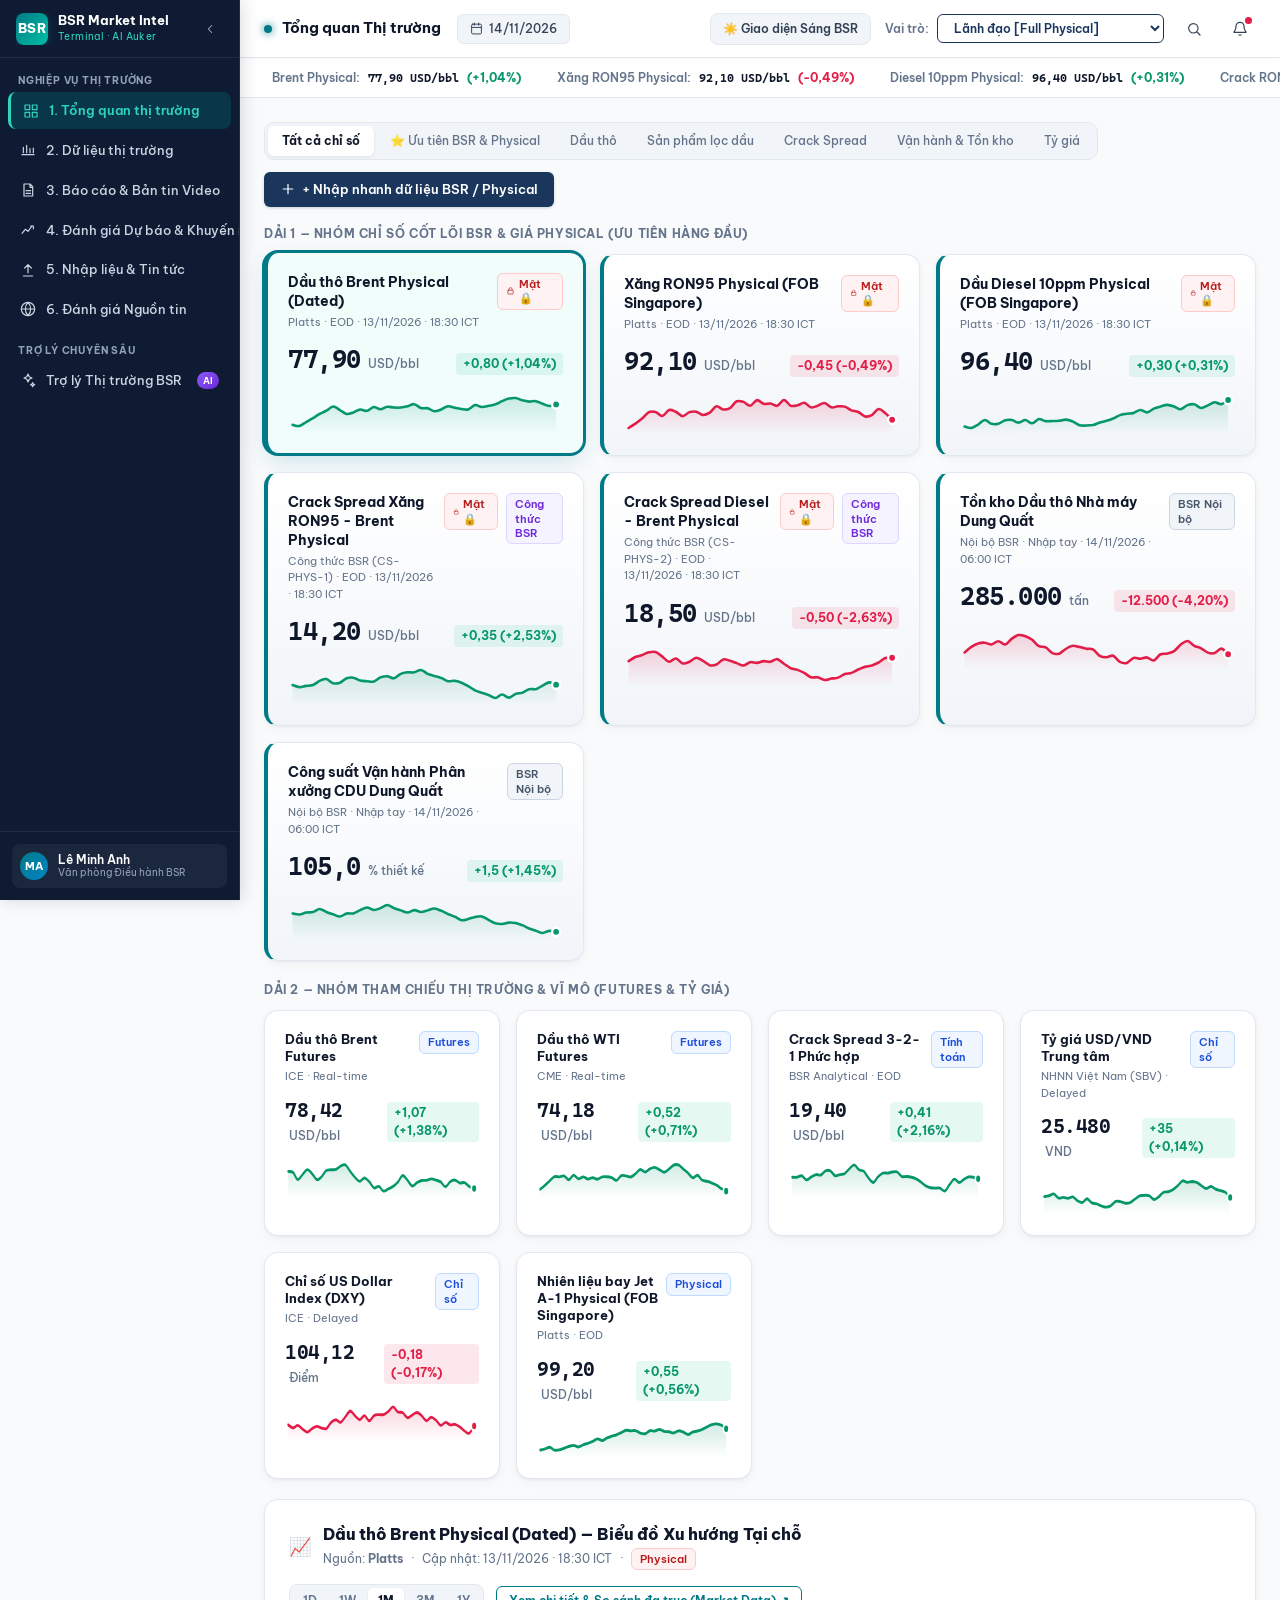
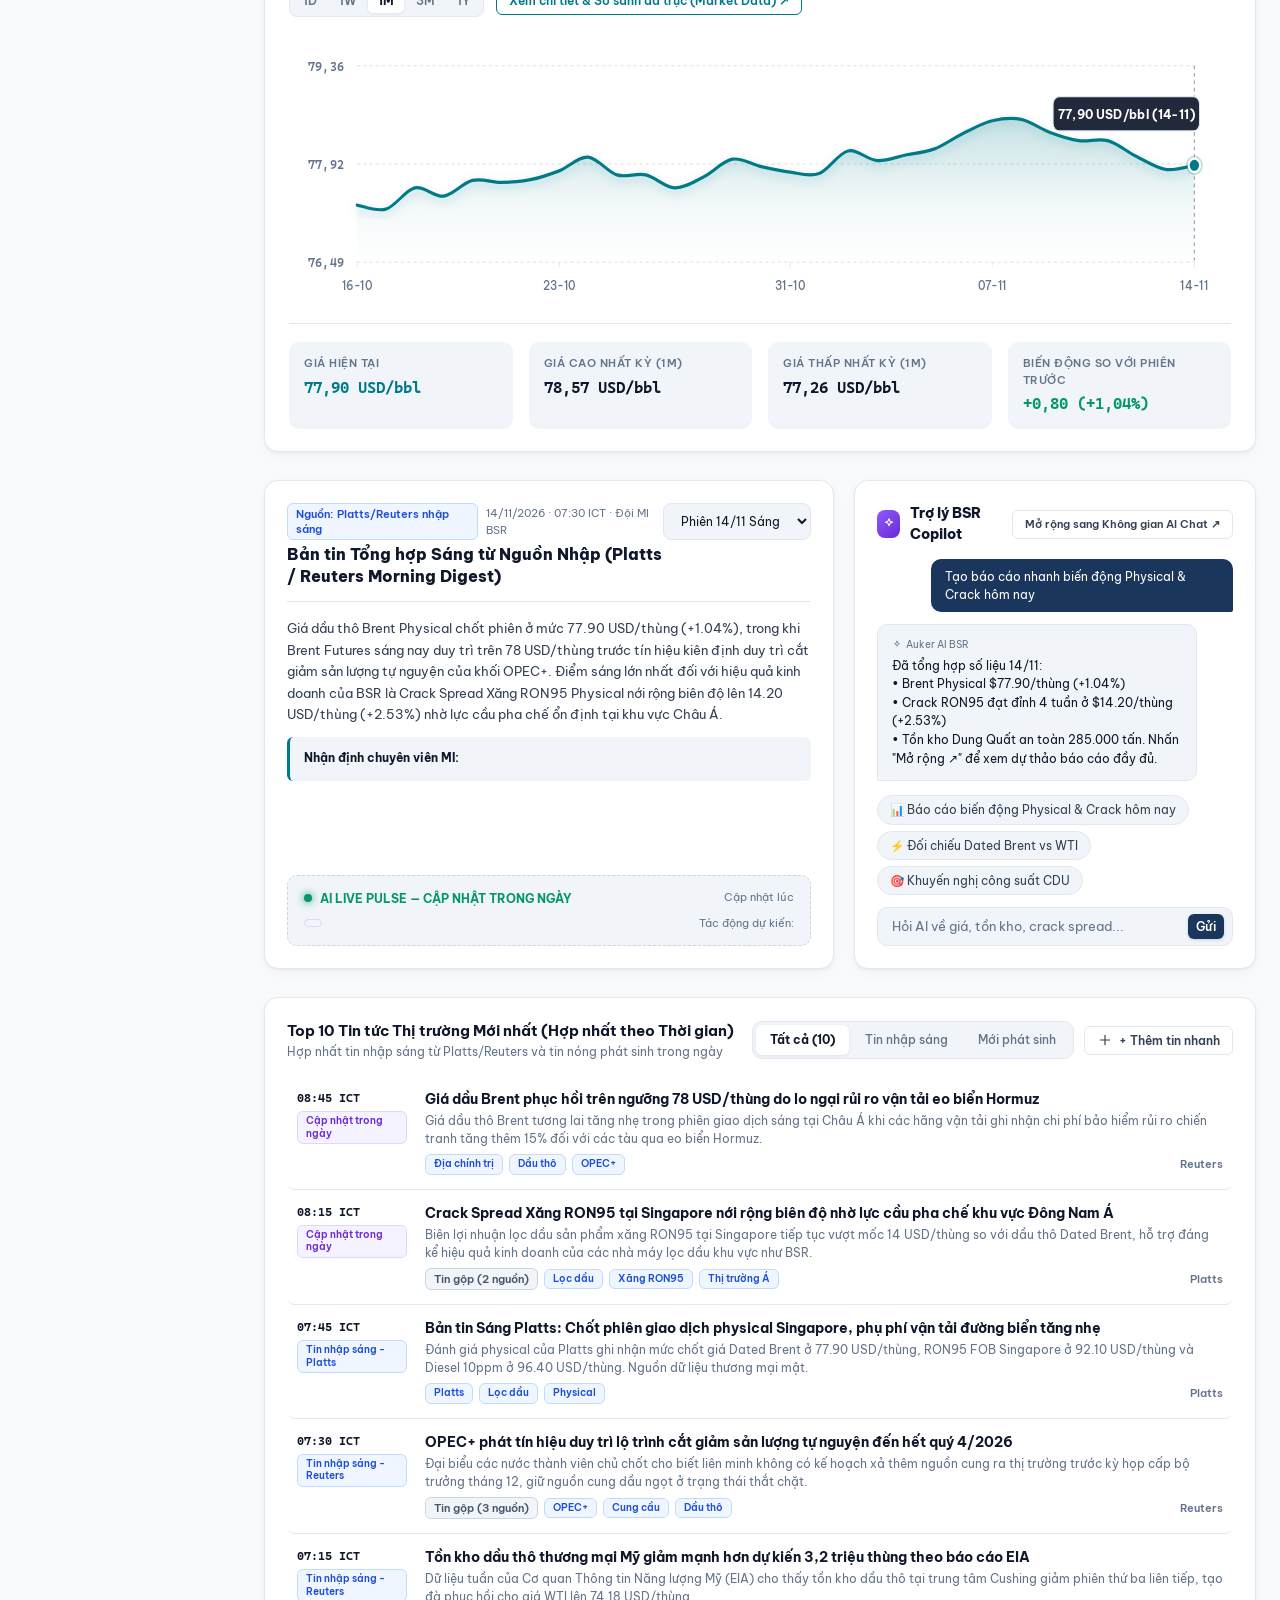
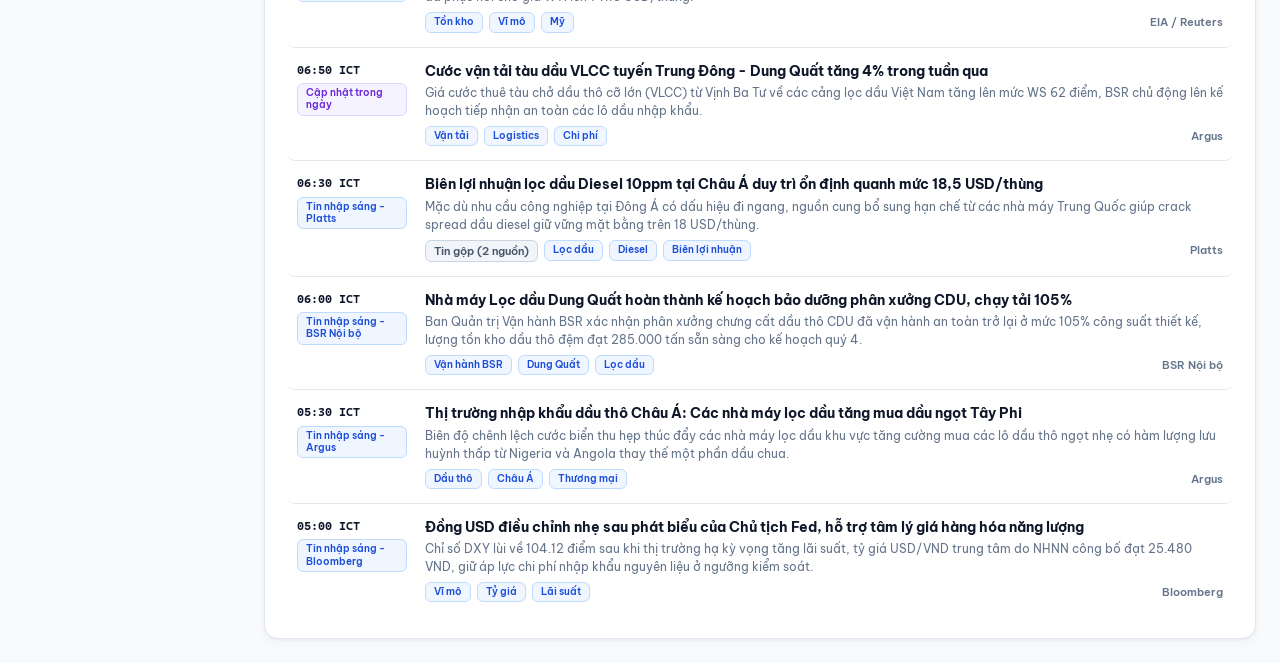
==== commit c753bbce: "feat/bsr-v2" ====
--- a/docs/design/prototype/index.html
+++ b/docs/design/prototype/index.html
@@ -1,14 +1,14 @@
 <!doctype html>
-<html lang="vi">
+<html lang="vi" data-theme="light">
 <head>
   <meta charset="utf-8">
   <meta name="viewport" content="width=device-width, initial-scale=1">
-  <meta name="color-scheme" content="dark">
+  <meta name="color-scheme" content="light dark">
   <meta name="description" content="BSR Market Intelligence Platform — Final Official UI/UX Mockup">
   <title>BSR Market Intelligence Platform</title>
   <link rel="preconnect" href="https://fonts.googleapis.com">
   <link rel="preconnect" href="https://fonts.gstatic.com" crossorigin>
-  <link rel="stylesheet" href="https://fonts.googleapis.com/css2?family=Be+Vietnam+Pro:ital,wght@0,400;0,500;0,600;0,700;0,800;1,400&display=swap">
+  <link rel="stylesheet" href="https://fonts.googleapis.com/css2?family=Be+Vietnam+Pro:ital,wght@0,400;0,500;0,600;0,700;0,800;1,400&family=Cascadia+Mono:wght@400;600;700&display=swap">
   <link rel="stylesheet" href="assets/styles.css">
 </head>
 <body>
--- a/docs/design/prototype/assets/styles.css
+++ b/docs/design/prototype/assets/styles.css
@@ -1,76 +1,167 @@
 /* ==========================================================================
-   BSR Market Intelligence Platform — Dark Mode Theme & High-Tech Design System
-   Specifications:
-   - Theme: Deep Petroleum Dark Obsidian (#0B1120 / #131E36)
-   - Primary Accent: Neon Cyan (#00E5FF) | Electric Teal (#00F5D4)
-   - Secondary Accent: Royal Blue (#3B82F6) | Amber Gold (#F59E0B)
-   - Typography: "Be Vietnam Pro" with crisp contrast on dark background
-   - Visual Effects: Glowing lines, smooth gradients, glassmorphism, glowing badges
+   BSR Market Intelligence Platform — Master Enterprise Design System
+   Conforming Strictly to BSR Market Intelligence Mockup Plan v8:
+   - Primary: Petroleum Navy (#1B365D) | Accent: Oil & Gas Teal (#007A87)
+   - Background: Slate Light (#F8FAFC) | Card: Pure White (#FFFFFF) border (#E2E8F0)
+   - Strict Semantic Badges:
+     * Restricted / Physical: Background #FEF2F2, Text #B91C1C, Lock Icon 🔒
+     * Source: Background #EFF6FF, Text #1D4ED8
+     * AI Summary: Background #F5F3FF, Text #6D28D9
+     * AI Insight: Background #FFFBEB, Text #B45309
+     * Manual / Internal: Background #F1F5F9, Text #475569
+   - World-Class Modern Financial Charting Engine (TradingView / Apple Stocks Aesthetic)
+   - High-Precision Responsive Layout with Light (Default) & Dark Themes
    ========================================================================== */
 
 :root {
-  /* Dark Theme Palette */
+  /* BSR Corporate Light Palette */
+  --bg-app: #F8FAFC;
+  --bg-card: #FFFFFF;
+  --bg-card-subtle: #F1F5F9;
+  --bg-card-hover: #F8FAFC;
+  --border-card: #E2E8F0;
+  --border-strong: #CBD5E1;
+  --border-subtle: #F1F5F9;
+  
+  --primary-navy: #1B365D;
+  --primary-navy-dark: #12243E;
+  --primary-navy-light: #EFF6FF;
+  --accent-teal: #007A87;
+  --accent-teal-dark: #005F6A;
+  --accent-teal-light: #F0FDFA;
+  --accent-gold: #D97706;
+  
+  --text-main: #0F172A;
+  --text-sub: #334155;
+  --text-muted: #64748B;
+  --text-light: #94A3B8;
+  
+  /* Semantic Badges per Specification */
+  --badge-restricted-bg: #FEF2F2;
+  --badge-restricted-text: #B91C1C;
+  --badge-restricted-border: #FECACA;
+  
+  --badge-source-bg: #EFF6FF;
+  --badge-source-text: #1D4ED8;
+  --badge-source-border: #BFDBFE;
+  
+  --badge-ai-summary-bg: #F5F3FF;
+  --badge-ai-summary-text: #6D28D9;
+  --badge-ai-summary-border: #DDD6FE;
+  
+  --badge-ai-insight-bg: #FFFBEB;
+  --badge-ai-insight-text: #B45309;
+  --badge-ai-insight-border: #FDE68A;
+  
+  --badge-manual-bg: #F1F5F9;
+  --badge-manual-text: #475569;
+  --badge-manual-border: #CBD5E1;
+
+  --badge-success-bg: #ECFDF5;
+  --badge-success-text: #047857;
+  --badge-success-border: #A7F3D0;
+  
+  --pos-green: #059669;
+  --neg-red: #E11D48;
+  
+  /* Chart Tokens */
+  --chart-grid: #E2E8F0;
+  --chart-line-1: #007A87;
+  --chart-line-2: #D97706;
+  --chart-line-3: #1B365D;
+  --chart-tooltip-bg: rgba(15, 23, 42, 0.92);
+  --chart-tooltip-text: #FFFFFF;
+  
+  /* Dimensions & Radius */
+  --sidebar-w: 240px;
+  --sidebar-w-collapsed: 64px;
+  --header-h: 58px;
+  --drawer-w: 440px;
+  --radius-sm: 6px;
+  --radius-md: 10px;
+  --radius-lg: 14px;
+  --radius-xl: 18px;
+  
+  /* Typography */
+  --font-sans: "Be Vietnam Pro", -apple-system, BlinkMacSystemFont, "Segoe UI", Roboto, sans-serif;
+  --font-mono: "Cascadia Mono", Consolas, "Courier New", monospace;
+  
+  /* Layered Shadows */
+  --shadow-xs: 0 1px 2px rgba(15, 23, 42, 0.04);
+  --shadow-card: 0 1px 3px rgba(15, 23, 42, 0.05), 0 4px 12px rgba(15, 23, 42, 0.03);
+  --shadow-card-hover: 0 4px 8px -2px rgba(15, 23, 42, 0.06), 0 12px 24px -4px rgba(15, 23, 42, 0.08);
+  --shadow-active: 0 0 0 2px var(--accent-teal), 0 8px 24px -4px rgba(0, 122, 135, 0.22);
+  --shadow-lg: 0 12px 28px -6px rgba(15, 23, 42, 0.12);
+  --shadow-drawer: -8px 0 32px rgba(15, 23, 42, 0.16);
+}
+
+/* ==========================================================================
+   DARK THEME PALETTE OVERRIDES
+   ========================================================================== */
+[data-theme="dark"] {
   --bg-app: #0B1120;
   --bg-card: #131E36;
   --bg-card-subtle: #182647;
+  --bg-card-hover: #1A294C;
   --border-card: #202F4F;
   --border-strong: #2F4470;
-  
-  --primary-navy: #00E5FF;
-  --primary-navy-dark: #00B4D8;
-  --primary-navy-light: rgba(0, 229, 255, 0.12);
-  --accent-teal: #00F5D4;
-  --accent-teal-dark: #00BFA5;
-  --accent-teal-light: rgba(0, 245, 212, 0.12);
+  --border-subtle: #182647;
+  
+  --primary-navy: #38BDF8;
+  --primary-navy-dark: #0284C7;
+  --primary-navy-light: rgba(56, 189, 248, 0.12);
+  --accent-teal: #2DD4BF;
+  --accent-teal-dark: #0D9488;
+  --accent-teal-light: rgba(45, 212, 191, 0.12);
+  --accent-gold: #F59E0B;
   
   --text-main: #F1F5F9;
+  --text-sub: #CBD5E1;
   --text-muted: #94A3B8;
-  --text-sub: #CBD5E1;
-  
-  /* Semantic Badges in Dark Mode */
-  --badge-restricted-bg: rgba(239, 68, 68, 0.16);
+  --text-light: #64748B;
+  
+  --badge-restricted-bg: rgba(239, 68, 68, 0.18);
   --badge-restricted-text: #F87171;
   --badge-restricted-border: rgba(239, 68, 68, 0.45);
   
-  --badge-source-bg: rgba(59, 130, 246, 0.16);
+  --badge-source-bg: rgba(59, 130, 246, 0.18);
   --badge-source-text: #60A5FA;
-  --badge-source-border: rgba(59, 130, 246, 0.4);
-  
-  --badge-ai-summary-bg: rgba(168, 85, 247, 0.16);
+  --badge-source-border: rgba(59, 130, 246, 0.45);
+  
+  --badge-ai-summary-bg: rgba(168, 85, 247, 0.18);
   --badge-ai-summary-text: #C084FC;
-  --badge-ai-summary-border: rgba(168, 85, 247, 0.4);
-  
-  --badge-ai-insight-bg: rgba(245, 158, 11, 0.16);
+  --badge-ai-summary-border: rgba(168, 85, 247, 0.45);
+  
+  --badge-ai-insight-bg: rgba(245, 158, 11, 0.18);
   --badge-ai-insight-text: #FBBF24;
-  --badge-ai-insight-border: rgba(245, 158, 11, 0.4);
-  
-  --badge-manual-bg: rgba(148, 163, 184, 0.14);
+  --badge-ai-insight-border: rgba(245, 158, 11, 0.45);
+  
+  --badge-manual-bg: rgba(148, 163, 184, 0.16);
   --badge-manual-text: #CBD5E1;
-  --badge-manual-border: rgba(148, 163, 184, 0.3);
-
-  --badge-success-bg: rgba(16, 185, 129, 0.16);
+  --badge-manual-border: rgba(148, 163, 184, 0.35);
+
+  --badge-success-bg: rgba(16, 185, 129, 0.18);
   --badge-success-text: #34D399;
+  --badge-success-border: rgba(16, 185, 129, 0.45);
   
   --pos-green: #10B981;
   --neg-red: #F43F5E;
   
-  /* Dimensions */
-  --sidebar-w: 240px;
-  --sidebar-w-collapsed: 64px;
-  --header-h: 56px;
-  --drawer-w: 440px;
-  
-  /* Typography */
-  --font-sans: "Be Vietnam Pro", -apple-system, BlinkMacSystemFont, "Segoe UI", Roboto, sans-serif;
-  --font-mono: "Cascadia Mono", Consolas, "Courier New", monospace;
-  
-  --shadow-sm: 0 1px 3px rgba(0, 0, 0, 0.35);
-  --shadow-md: 0 4px 14px rgba(0, 0, 0, 0.45);
-  --shadow-lg: 0 10px 25px rgba(0, 0, 0, 0.55);
-  --shadow-drawer: -8px 0 35px rgba(0, 0, 0, 0.7);
-  --glow-cyan: 0 0 15px rgba(0, 229, 255, 0.25);
-}
-
+  --chart-grid: #1E2D4F;
+  --chart-line-1: #2DD4BF;
+  --chart-line-2: #F59E0B;
+  --chart-line-3: #38BDF8;
+  --chart-tooltip-bg: rgba(19, 30, 54, 0.95);
+  --chart-tooltip-text: #F8FAFC;
+  
+  --shadow-card: 0 1px 3px rgba(0, 0, 0, 0.3), 0 4px 16px rgba(0, 0, 0, 0.2);
+  --shadow-card-hover: 0 4px 12px rgba(0, 0, 0, 0.4), 0 12px 28px rgba(0, 0, 0, 0.3);
+  --shadow-active: 0 0 0 2px var(--accent-teal), 0 8px 24px -4px rgba(45, 212, 191, 0.3);
+}
+
+/* ==========================================================================
+   RESET & BASE STYLES
+   ========================================================================== */
 * { box-sizing: border-box; margin: 0; padding: 0; }
 html { scroll-behavior: smooth; }
 body {
@@ -81,6 +172,7 @@
   line-height: 1.5;
   -webkit-font-smoothing: antialiased;
   overflow-x: hidden;
+  transition: background-color 0.2s ease, color 0.2s ease;
 }
 
 button, input, select, textarea { font: inherit; color: inherit; }
@@ -89,11 +181,11 @@
 
 /* Skip Link */
 .skip-link {
-  position: fixed; left: 12px; top: -60px; z-index: 999;
-  background: var(--primary-navy); color: #070C18; font-weight: 700; padding: 8px 16px; border-radius: 4px;
+  position: fixed; left: 14px; top: -60px; z-index: 999;
+  background: var(--primary-navy); color: #FFFFFF; font-weight: 700; padding: 8px 16px; border-radius: var(--radius-sm);
   transition: top 0.2s;
 }
-.skip-link:focus { top: 12px; }
+.skip-link:focus { top: 14px; }
 
 /* ==========================================================================
    APP SHELL & LAYOUT
@@ -105,10 +197,10 @@
   background: var(--bg-app);
 }
 
-/* Sidebar Dark Theme */
+/* Sidebar Petroleum Navy */
 .sidebar {
   width: var(--sidebar-w);
-  background: #070D1B;
+  background: #0E1B33;
   color: #FFFFFF;
   position: fixed;
   top: 0;
@@ -118,8 +210,13 @@
   display: flex;
   flex-direction: column;
   transition: width 0.25s cubic-bezier(0.4, 0, 0.2, 1);
-  border-right: 1px solid var(--border-card);
-  box-shadow: 2px 0 12px rgba(0, 0, 0, 0.4);
+  border-right: 1px solid rgba(255, 255, 255, 0.08);
+  box-shadow: 2px 0 16px rgba(15, 23, 42, 0.15);
+}
+
+[data-theme="dark"] .sidebar {
+  background: #070D1B;
+  border-right-color: var(--border-card);
 }
 
 .sidebar.collapsed {
@@ -145,16 +242,16 @@
 .brand-mark {
   width: 32px;
   height: 32px;
-  background: linear-gradient(135deg, #00E5FF 0%, #00BFA5 100%);
-  color: #070D1B;
-  border-radius: 6px;
+  background: linear-gradient(135deg, #007A87 0%, #00BFA5 100%);
+  color: #FFFFFF;
+  border-radius: 8px;
   display: grid;
   place-items: center;
   font-weight: 800;
   font-size: 13px;
   letter-spacing: 0.5px;
   flex-shrink: 0;
-  box-shadow: 0 0 10px rgba(0, 229, 255, 0.4);
+  box-shadow: 0 2px 10px rgba(0, 122, 135, 0.4);
 }
 
 .brand-text {
@@ -164,37 +261,37 @@
 
 .brand-title {
   font-weight: 700;
-  font-size: 12.5px;
+  font-size: 13px;
   color: #FFFFFF;
   line-height: 1.2;
 }
 
 .brand-sub {
   font-size: 10px;
-  color: var(--accent-teal);
+  color: #2DD4BF;
   letter-spacing: 0.4px;
 }
 
 .sidebar.collapsed .brand-text { display: none; }
 
 .sidebar-toggle {
-  color: rgba(255, 255, 255, 0.6);
+  color: rgba(255, 255, 255, 0.65);
   padding: 6px;
-  border-radius: 4px;
+  border-radius: var(--radius-sm);
   display: flex;
   align-items: center;
   justify-content: center;
   transition: all 0.15s;
 }
 .sidebar-toggle:hover {
-  background: rgba(255, 255, 255, 0.08);
-  color: var(--primary-navy);
+  background: rgba(255, 255, 255, 0.1);
+  color: #FFFFFF;
 }
 
 .sidebar-nav {
   flex: 1;
   overflow-y: auto;
-  padding: 14px 8px;
+  padding: 16px 8px;
   display: flex;
   flex-direction: column;
   gap: 16px;
@@ -205,7 +302,7 @@
   text-transform: uppercase;
   letter-spacing: 0.8px;
   font-weight: 700;
-  color: #64748B;
+  color: #94A3B8;
   padding: 0 10px 4px 10px;
 }
 .sidebar.collapsed .nav-section-label {
@@ -216,16 +313,16 @@
 .sidebar.collapsed .nav-section-label::after {
   content: "•";
   font-size: 14px;
-  color: rgba(255, 255, 255, 0.2);
+  color: rgba(255, 255, 255, 0.3);
 }
 
 .nav-item {
   display: flex;
   align-items: center;
   gap: 10px;
-  padding: 8px 12px;
-  color: #94A3B8;
-  border-radius: 6px;
+  padding: 9px 12px;
+  color: #CBD5E1;
+  border-radius: 8px;
   font-size: 12.5px;
   font-weight: 500;
   transition: all 0.15s ease;
@@ -235,16 +332,15 @@
 .nav-item svg { flex-shrink: 0; }
 
 .nav-item:hover {
-  background: rgba(255, 255, 255, 0.05);
-  color: #F8FAFC;
+  background: rgba(255, 255, 255, 0.08);
+  color: #FFFFFF;
 }
 
 .nav-item.active {
-  background: linear-gradient(90deg, rgba(0, 229, 255, 0.15) 0%, rgba(0, 229, 255, 0.05) 100%);
-  color: #00E5FF;
-  border-left: 3px solid #00E5FF;
+  background: rgba(0, 122, 135, 0.28);
+  color: #2DD4BF;
+  border-left: 3px solid #2DD4BF;
   font-weight: 600;
-  box-shadow: inset 1px 0 0 rgba(0, 229, 255, 0.2);
 }
 
 .sidebar.collapsed .nav-item {
@@ -257,11 +353,10 @@
   margin-left: auto;
   font-size: 9px;
   font-weight: 700;
-  background: linear-gradient(135deg, #A855F7, #7C3AED);
+  background: linear-gradient(135deg, #8B5CF6, #6D28D9);
   color: #fff;
   padding: 2px 6px;
   border-radius: 10px;
-  box-shadow: 0 0 8px rgba(168, 85, 247, 0.4);
 }
 .sidebar.collapsed .nav-badge-ai { display: none; }
 
@@ -278,17 +373,16 @@
   align-items: center;
   gap: 10px;
   padding: 8px;
-  border-radius: 6px;
-  background: rgba(255, 255, 255, 0.04);
-  border: 1px solid rgba(255, 255, 255, 0.07);
+  border-radius: 8px;
+  background: rgba(255, 255, 255, 0.05);
 }
 
 .user-avatar {
   width: 28px;
   height: 28px;
   border-radius: 50%;
-  background: linear-gradient(135deg, #00E5FF, #00BFA5);
-  color: #070D1B;
+  background: linear-gradient(135deg, #007A87, #0284C7);
+  color: #FFFFFF;
   font-weight: 700;
   font-size: 11px;
   display: grid;
@@ -317,7 +411,7 @@
 }
 
 .sidebar.collapsed .user-info-sidebar { display: none; }
-.sidebar.collapsed .user-badge-sidebar { justify-content: center; padding: 6px 0; background: none; border-color: transparent; }
+.sidebar.collapsed .user-badge-sidebar { justify-content: center; padding: 6px 0; background: none; }
 
 /* Main Content Area */
 .main-wrapper {
@@ -334,10 +428,12 @@
   margin-left: var(--sidebar-w-collapsed);
 }
 
-/* Header Topbar Dark */
+/* Header Topbar with Blur */
 .header-topbar {
   height: var(--header-h);
-  background: #0D162A;
+  background: rgba(255, 255, 255, 0.9);
+  backdrop-filter: blur(12px);
+  -webkit-backdrop-filter: blur(12px);
   border-bottom: 1px solid var(--border-card);
   position: sticky;
   top: 0;
@@ -346,21 +442,26 @@
   align-items: center;
   justify-content: space-between;
   padding: 0 24px;
+  box-shadow: 0 1px 2px rgba(15, 23, 42, 0.03);
+}
+
+[data-theme="dark"] .header-topbar {
+  background: rgba(19, 30, 54, 0.92);
 }
 
 .topbar-left {
   display: flex;
   align-items: center;
-  gap: 14px;
+  gap: 16px;
 }
 
 .page-title-badge {
   font-size: 15px;
   font-weight: 700;
-  color: #FFFFFF;
-  display: flex;
-  align-items: center;
-  gap: 8px;
+  color: var(--text-main);
+  display: flex;
+  align-items: center;
+  gap: 10px;
 }
 .page-title-badge::before {
   content: "";
@@ -368,34 +469,54 @@
   width: 8px;
   height: 8px;
   border-radius: 50%;
-  background: var(--primary-navy);
-  box-shadow: 0 0 8px var(--primary-navy);
+  background: var(--accent-teal);
+  box-shadow: 0 0 8px var(--accent-teal);
 }
 
 .date-filter-chip {
   display: flex;
   align-items: center;
   gap: 6px;
-  background: rgba(255, 255, 255, 0.04);
+  background: var(--bg-card-subtle);
   border: 1px solid var(--border-card);
   padding: 5px 12px;
   border-radius: 6px;
   font-size: 12px;
   font-weight: 500;
   color: var(--text-sub);
+  transition: all 0.15s;
 }
 .date-filter-chip:hover {
-  border-color: var(--primary-navy);
-  color: var(--primary-navy);
+  border-color: var(--accent-teal);
+  color: var(--accent-teal);
 }
 
 .topbar-right {
   display: flex;
   align-items: center;
-  gap: 16px;
-}
-
-/* Role Switcher in Header Dark */
+  gap: 14px;
+}
+
+/* Theme Toggle Button */
+.theme-toggle-btn {
+  display: inline-flex;
+  align-items: center;
+  gap: 6px;
+  padding: 6px 12px;
+  border-radius: 8px;
+  font-size: 12px;
+  font-weight: 600;
+  background: var(--bg-card-subtle);
+  border: 1px solid var(--border-card);
+  color: var(--text-sub);
+  transition: all 0.15s ease;
+}
+.theme-toggle-btn:hover {
+  background: var(--border-card);
+  color: var(--text-main);
+}
+
+/* Role Switcher in Header */
 .role-switcher-wrap {
   display: flex;
   align-items: center;
@@ -405,23 +526,26 @@
 .role-switcher-label {
   font-size: 11.5px;
   color: var(--text-muted);
-  font-weight: 500;
+  font-weight: 600;
 }
 
 .role-switcher-select {
-  background: #131E36;
+  background: var(--bg-card);
   border: 1.5px solid var(--primary-navy);
   color: var(--primary-navy);
   font-weight: 600;
   font-size: 12px;
-  padding: 6px 12px;
+  padding: 5px 12px;
   border-radius: 6px;
   cursor: pointer;
   outline: none;
-  box-shadow: 0 0 10px rgba(0, 229, 255, 0.15);
-}
-.role-switcher-select:focus {
-  box-shadow: 0 0 15px rgba(0, 229, 255, 0.35);
+  box-shadow: var(--shadow-xs);
+  transition: all 0.15s;
+}
+[data-theme="dark"] .role-switcher-select {
+  background: var(--bg-card);
+  border-color: var(--accent-teal);
+  color: var(--accent-teal);
 }
 
 .topbar-icon-btn {
@@ -435,8 +559,8 @@
   transition: all 0.15s;
 }
 .topbar-icon-btn:hover {
-  background: rgba(255, 255, 255, 0.06);
-  color: var(--primary-navy);
+  background: var(--bg-card-subtle);
+  color: var(--accent-teal);
 }
 
 .notif-badge {
@@ -447,17 +571,16 @@
   height: 7px;
   background: var(--neg-red);
   border-radius: 50%;
-  box-shadow: 0 0 6px var(--neg-red);
-}
-
-/* Market Tape Bar Dark */
+}
+
+/* Market Tape Bar */
 .market-tape-bar {
-  background: #0E182F;
+  background: var(--bg-card);
   border-bottom: 1px solid var(--border-card);
   padding: 0 24px;
   display: flex;
   align-items: center;
-  gap: 18px;
+  gap: 20px;
   overflow-x: auto;
   white-space: nowrap;
   height: 40px;
@@ -469,29 +592,29 @@
   display: inline-flex;
   align-items: center;
   gap: 8px;
-  font-size: 11.5px;
+  font-size: 12px;
   cursor: pointer;
-  padding: 4px 8px;
+  padding: 3px 8px;
   border-radius: 4px;
   transition: background 0.15s;
 }
 .tape-item:hover {
-  background: rgba(255, 255, 255, 0.05);
+  background: var(--bg-card-subtle);
 }
 
 .tape-label {
   font-weight: 600;
-  color: #94A3B8;
+  color: var(--text-muted);
 }
 
 .tape-val {
   font-weight: 700;
-  color: #FFFFFF;
+  color: var(--text-main);
   font-family: var(--font-mono);
 }
 
-.tape-chg.pos { color: var(--pos-green); }
-.tape-chg.neg { color: var(--neg-red); }
+.tape-chg.pos { color: var(--pos-green); font-weight: 700; }
+.tape-chg.neg { color: var(--neg-red); font-weight: 700; }
 
 /* Main Container */
 .page-container {
@@ -500,44 +623,39 @@
 }
 
 /* ==========================================================================
-   CARDS, TOKENS & BADGES (DARK THEME)
+   CARDS, TOKENS & BADGES (STRICT PER MOCKUP PLAN V8)
    ========================================================================== */
 .card {
   background: var(--bg-card);
   border: 1px solid var(--border-card);
-  border-radius: 8px;
+  border-radius: var(--radius-lg);
   padding: 20px;
-  box-shadow: var(--shadow-sm);
+  box-shadow: var(--shadow-card);
   position: relative;
-  transition: all 0.2s ease;
+  transition: transform 0.2s cubic-bezier(0.4, 0, 0.2, 1), box-shadow 0.2s cubic-bezier(0.4, 0, 0.2, 1), border-color 0.2s;
 }
 
 .card:hover {
-  box-shadow: var(--shadow-md);
+  box-shadow: var(--shadow-card-hover);
   border-color: var(--border-strong);
 }
 
-/* Priority Card (Physical & BSR) */
+/* Priority Card (Physical & BSR Core) */
 .card-priority {
-  border-left: 4px solid var(--primary-navy);
-  background: linear-gradient(145deg, #131E36 0%, #162444 100%);
+  border-left: 4px solid var(--accent-teal);
+  background: linear-gradient(180deg, var(--bg-card) 0%, var(--bg-card-subtle) 100%);
   position: relative;
-  box-shadow: 0 2px 10px rgba(0, 0, 0, 0.25);
 }
 .card-priority:hover {
-  border-color: var(--primary-navy);
-  box-shadow: 0 4px 18px rgba(0, 229, 255, 0.12);
-}
-.card-priority::before {
-  content: "";
-  position: absolute;
-  top: 0;
-  right: 0;
-  bottom: 0;
-  width: 3px;
-  background: var(--accent-teal);
-  border-top-right-radius: 8px;
-  border-bottom-right-radius: 8px;
+  border-color: var(--accent-teal);
+  transform: translateY(-2px);
+  box-shadow: var(--shadow-card-hover);
+}
+.card-priority.active-instrument {
+  border-color: var(--accent-teal);
+  box-shadow: var(--shadow-active);
+  background: var(--accent-teal-light);
+  transform: translateY(-2px);
 }
 
 /* Semantic Badges */
@@ -548,7 +666,7 @@
   font-size: 11px;
   font-weight: 600;
   padding: 3px 8px;
-  border-radius: 4px;
+  border-radius: 6px;
   line-height: 1.3;
 }
 
@@ -585,7 +703,7 @@
 .badge-success {
   background: var(--badge-success-bg);
   color: var(--badge-success-text);
-  border: 1px solid rgba(16, 185, 129, 0.4);
+  border: 1px solid var(--badge-success-border);
 }
 
 /* 12-Column Grid Helpers */
@@ -603,110 +721,62 @@
 .col-4  { grid-column: span 4 / span 4; }
 .col-3  { grid-column: span 3 / span 3; }
 
-/* Buttons */
-.btn {
+/* Filter Tabs & Pill Buttons (Apple-like Segmented Controls) */
+.filter-tabs-pill {
   display: inline-flex;
   align-items: center;
-  justify-content: center;
-  gap: 8px;
-  font-size: 12.5px;
-  font-weight: 600;
-  padding: 8px 16px;
-  border-radius: 6px;
+  background: var(--bg-card-subtle);
+  border: 1px solid var(--border-card);
+  border-radius: var(--radius-md);
+  padding: 3px;
+  gap: 2px;
+}
+
+.pill-btn {
+  padding: 6px 14px;
+  font-size: 12px;
+  font-weight: 500;
+  color: var(--text-muted);
+  border-radius: var(--radius-sm);
   transition: all 0.15s ease;
-  white-space: nowrap;
-}
-
-.btn-primary {
-  background: linear-gradient(135deg, #0284C7 0%, #0369A1 100%);
-  color: #FFFFFF;
-  box-shadow: 0 2px 8px rgba(2, 132, 199, 0.3);
-}
-.btn-primary:hover {
-  background: linear-gradient(135deg, #0369A1 0%, #075985 100%);
-  box-shadow: 0 4px 12px rgba(2, 132, 199, 0.45);
-}
-
-.btn-accent {
-  background: linear-gradient(135deg, #00F5D4 0%, #00BFA5 100%);
-  color: #070D1B;
+}
+.pill-btn:hover {
+  color: var(--text-main);
+}
+.pill-btn.active {
+  background: var(--bg-card);
+  color: var(--text-main);
   font-weight: 700;
-  box-shadow: 0 2px 10px rgba(0, 245, 212, 0.35);
-}
-.btn-accent:hover {
-  background: linear-gradient(135deg, #00E5FF 0%, #00E5C0 100%);
-  box-shadow: 0 4px 15px rgba(0, 245, 212, 0.5);
-}
-
-.btn-secondary {
-  background: var(--bg-card-subtle);
-  border: 1px solid var(--border-card);
-  color: var(--text-main);
-}
-.btn-secondary:hover {
-  background: #203158;
-  border-color: var(--border-strong);
-  color: #FFFFFF;
-}
-
-.btn-sm {
-  padding: 5px 10px;
-  font-size: 11.5px;
-}
-
-/* ==========================================================================
-   PAGE 1: TỔNG QUAN THỊ TRƯỜNG (MARKET OVERVIEW)
-   ========================================================================== */
+  box-shadow: 0 1px 3px rgba(0, 0, 0, 0.08);
+}
+[data-theme="dark"] .pill-btn.active {
+  background: var(--accent-teal);
+  color: #0B1120;
+}
+
+/* Overview Tab Bar */
 .overview-tab-bar {
   display: flex;
   align-items: center;
   justify-content: space-between;
-  margin-bottom: 16px;
+  margin-bottom: 18px;
   flex-wrap: wrap;
   gap: 12px;
 }
 
-.filter-tabs-pill {
-  display: flex;
-  gap: 6px;
-  background: #0E182F;
-  padding: 4px;
-  border: 1px solid var(--border-card);
-  border-radius: 8px;
-}
-
-.pill-btn {
-  padding: 6px 14px;
-  border-radius: 6px;
-  font-size: 12px;
-  font-weight: 600;
+.section-subhead {
+  display: flex;
+  align-items: center;
+  justify-content: space-between;
+  font-size: 11.5px;
+  font-weight: 700;
+  letter-spacing: 0.6px;
+  text-transform: uppercase;
   color: var(--text-muted);
-  transition: all 0.15s;
-}
-.pill-btn.active {
-  background: #1E2E52;
-  color: var(--primary-navy);
-  border: 1px solid rgba(0, 229, 255, 0.3);
-  box-shadow: 0 0 10px rgba(0, 229, 255, 0.15);
-}
-.pill-btn:hover:not(.active) {
-  background: rgba(255, 255, 255, 0.05);
-  color: var(--text-main);
-}
-
-.section-subhead {
-  font-size: 11px;
-  text-transform: uppercase;
-  letter-spacing: 0.8px;
-  font-weight: 700;
-  color: var(--primary-navy);
   margin-bottom: 12px;
-  display: flex;
-  align-items: center;
-  gap: 8px;
-}
-
-/* Snapshot Cards Dark */
+}
+
+/* Snapshot Grids */
 .snapshot-grid-priority {
   display: grid;
   grid-template-columns: repeat(auto-fit, minmax(280px, 1fr));
@@ -718,818 +788,1199 @@
   display: grid;
   grid-template-columns: repeat(auto-fit, minmax(220px, 1fr));
   gap: 16px;
-  margin-bottom: 24px;
+  margin-bottom: 20px;
 }
 
 .metric-card-top {
   display: flex;
+  align-items: flex-start;
   justify-content: space-between;
-  align-items: flex-start;
-  margin-bottom: 8px;
+  margin-bottom: 10px;
+  gap: 8px;
 }
 
 .metric-card-name {
-  font-size: 13.5px;
   font-weight: 700;
-  color: #FFFFFF;
+  font-size: 14px;
+  color: var(--text-main);
+  line-height: 1.35;
 }
 
 .metric-card-meta {
-  font-size: 10.5px;
+  font-size: 11px;
   color: var(--text-muted);
-  margin-top: 2px;
+  margin-top: 3px;
 }
 
 .metric-card-value-row {
   display: flex;
   align-items: baseline;
   justify-content: space-between;
-  margin-top: 6px;
+  margin-bottom: 12px;
 }
 
 .metric-card-value {
-  font-size: 24px;
+  font-size: 26px;
   font-weight: 800;
   font-family: var(--font-mono);
-  color: #FFFFFF;
+  color: var(--text-main);
   letter-spacing: -0.5px;
 }
+
 .metric-card-unit {
-  font-size: 11px;
+  font-size: 12px;
+  color: var(--text-muted);
   font-weight: 500;
-  color: var(--text-muted);
   margin-left: 4px;
 }
 
 .metric-card-change {
   font-size: 12px;
   font-weight: 700;
-}
-.metric-card-change.pos { color: var(--pos-green); }
-.metric-card-change.neg { color: var(--neg-red); }
-
-.sparkline-svg {
-  width: 100%;
-  height: 42px;
-  margin-top: 8px;
-  filter: drop-shadow(0 2px 6px rgba(0, 0, 0, 0.4));
-}
-
-/* Locked Card for Restricted Data */
+  display: flex;
+  align-items: center;
+  gap: 3px;
+  padding: 2px 7px;
+  border-radius: 4px;
+}
+.metric-card-change.pos {
+  color: var(--pos-green);
+  background: rgba(16, 185, 129, 0.1);
+}
+.metric-card-change.neg {
+  color: var(--neg-red);
+  background: rgba(225, 29, 72, 0.1);
+}
+
+/* Locked Metric Card (RBAC) */
 .metric-card-locked {
-  background: rgba(239, 68, 68, 0.05);
-  border: 1px dashed var(--badge-restricted-border);
-  padding: 16px;
-  border-radius: 8px;
+  background: var(--bg-card);
+  border: 1.5px dashed var(--badge-restricted-border);
+  border-radius: var(--radius-lg);
+  padding: 24px;
   display: flex;
   flex-direction: column;
   align-items: center;
   justify-content: center;
   text-align: center;
-  min-height: 140px;
-}
+  min-height: 160px;
+}
+
 .locked-icon-wrap {
-  width: 36px;
-  height: 36px;
+  width: 40px;
+  height: 40px;
   border-radius: 50%;
   background: var(--badge-restricted-bg);
   color: var(--badge-restricted-text);
   display: grid;
   place-items: center;
-  margin-bottom: 8px;
-}
+  margin-bottom: 10px;
+}
+
 .locked-title {
-  font-size: 12px;
   font-weight: 700;
-  color: #F87171;
-}
+  font-size: 13px;
+  color: var(--text-muted);
+}
+
 .locked-desc {
   font-size: 11px;
+  color: var(--badge-restricted-text);
+  margin-top: 4px;
+}
+
+/* ==========================================================================
+   CLEAN & BEAUTIFUL CHART ENGINE STYLES (TRADINGVIEW & APPLE STOCKS GRADE)
+   ========================================================================== */
+.sparkline-svg {
+  width: 100%;
+  height: 42px;
+  overflow: visible;
+  display: block;
+}
+
+/* In-Place Expandable Chart Panel on Page 1 */
+.inplace-chart-panel {
+  background: var(--bg-card);
+  border: 1px solid var(--border-card);
+  border-radius: var(--radius-lg);
+  padding: 22px 24px;
+  margin-bottom: 28px;
+  box-shadow: var(--shadow-card);
+  animation: fadeIn 0.25s cubic-bezier(0.4, 0, 0.2, 1);
+}
+
+@keyframes fadeIn {
+  from { opacity: 0; transform: translateY(6px); }
+  to { opacity: 1; transform: translateY(0); }
+}
+
+.inplace-chart-header {
+  display: flex;
+  align-items: center;
+  justify-content: space-between;
+  margin-bottom: 18px;
+  flex-wrap: wrap;
+  gap: 14px;
+}
+
+.inplace-chart-title-wrap {
+  display: flex;
+  align-items: center;
+  gap: 12px;
+}
+
+.inplace-chart-title {
+  font-size: 16px;
+  font-weight: 800;
+  color: var(--text-main);
+  letter-spacing: -0.2px;
+}
+
+.chart-controls-group {
+  display: flex;
+  align-items: center;
+  gap: 12px;
+}
+
+.chart-range-pills {
+  display: inline-flex;
+  align-items: center;
+  background: var(--bg-card-subtle);
+  border: 1px solid var(--border-card);
+  border-radius: 8px;
+  padding: 3px;
+  gap: 2px;
+}
+
+.chart-range-btn {
+  padding: 4px 10px;
+  font-size: 11.5px;
+  font-weight: 600;
   color: var(--text-muted);
-  margin-top: 2px;
-}
-
-/* Tầng 2: Bản tin Sáng & AI Copilot Nhúng */
+  border-radius: 5px;
+  transition: all 0.12s;
+}
+.chart-range-btn:hover { color: var(--text-main); }
+.chart-range-btn.active {
+  background: var(--bg-card);
+  color: var(--text-main);
+  font-weight: 700;
+  box-shadow: 0 1px 3px rgba(0, 0, 0, 0.08);
+}
+[data-theme="dark"] .chart-range-btn.active {
+  background: var(--accent-teal);
+  color: #0B1120;
+}
+
+/* Clean SVG Chart Container */
+.clean-chart-container {
+  width: 100%;
+  position: relative;
+  overflow: hidden;
+}
+
+.chart-svg-main {
+  width: 100%;
+  height: 270px;
+  display: block;
+  overflow: visible;
+}
+
+/* Clean Minimalist HUD / Tooltip */
+.clean-chart-hud {
+  display: flex;
+  align-items: center;
+  justify-content: space-between;
+  background: var(--bg-card-subtle);
+  border: 1px solid var(--border-card);
+  padding: 10px 16px;
+  border-radius: var(--radius-md);
+  margin-bottom: 14px;
+  font-size: 12px;
+}
+
+.inplace-summary-row {
+  display: grid;
+  grid-template-columns: repeat(auto-fit, minmax(200px, 1fr));
+  gap: 16px;
+  margin-top: 18px;
+  padding-top: 18px;
+  border-top: 1px solid var(--border-card);
+}
+
+.inplace-stat-card {
+  display: flex;
+  flex-direction: column;
+  padding: 12px 14px;
+  background: var(--bg-card-subtle);
+  border-radius: var(--radius-md);
+  border: 1px solid var(--border-subtle);
+}
+
+.inplace-stat-label {
+  font-size: 11px;
+  font-weight: 600;
+  text-transform: uppercase;
+  letter-spacing: 0.5px;
+  color: var(--text-muted);
+  margin-bottom: 4px;
+}
+
+.inplace-stat-val {
+  font-size: 16px;
+  font-weight: 800;
+  font-family: var(--font-mono);
+  color: var(--text-main);
+}
+
+/* ==========================================================================
+   TẦNG 2 & 3: DIGEST BOX, EMBEDDED COPILOT & NEWS FEED
+   ========================================================================== */
 .digest-box {
   background: var(--bg-card);
-  border: 1.5px solid var(--border-strong);
-  border-radius: 8px;
-  padding: 20px;
+  border: 1px solid var(--border-card);
+  border-radius: var(--radius-lg);
+  padding: 22px;
+  box-shadow: var(--shadow-card);
+  height: 100%;
+  display: flex;
+  flex-direction: column;
+}
+
+.digest-header {
+  display: flex;
+  align-items: flex-start;
+  justify-content: space-between;
   margin-bottom: 16px;
-  box-shadow: var(--shadow-sm);
-}
-
-.digest-header {
+  padding-bottom: 14px;
+  border-bottom: 1px solid var(--border-card);
+}
+
+.digest-title {
+  font-size: 16px;
+  font-weight: 800;
+  color: var(--text-main);
+  line-height: 1.35;
+}
+
+.digest-body {
+  font-size: 13px;
+  color: var(--text-sub);
+  line-height: 1.65;
+  margin-bottom: 16px;
+}
+
+.pulse-box {
+  background: var(--bg-card-subtle);
+  border: 1px dashed var(--border-strong);
+  border-radius: var(--radius-md);
+  padding: 14px 16px;
+  margin-top: auto;
+}
+
+.pulse-head {
   display: flex;
   align-items: center;
   justify-content: space-between;
-  margin-bottom: 12px;
-  border-bottom: 1px solid var(--border-card);
-  padding-bottom: 10px;
-}
-
-.digest-title {
-  font-size: 15px;
-  font-weight: 800;
-  color: #FFFFFF;
-}
-
-.digest-prices-grid {
-  display: grid;
-  grid-template-columns: repeat(2, 1fr);
-  gap: 10px;
-  margin: 14px 0;
-  background: #0E182F;
-  padding: 12px;
-  border-radius: 6px;
-  border: 1px solid var(--border-card);
-}
-
-.digest-price-item {
-  display: flex;
-  justify-content: space-between;
-  font-size: 12px;
-}
-.digest-price-item strong {
-  font-family: var(--font-mono);
-  color: var(--primary-navy);
-}
-
-.citation-chip {
+  margin-bottom: 8px;
+}
+
+.pulse-live-indicator {
   display: inline-flex;
   align-items: center;
-  gap: 4px;
-  background: rgba(59, 130, 246, 0.15);
-  border: 1px solid rgba(59, 130, 246, 0.4);
-  color: #60A5FA;
-  font-size: 11px;
-  padding: 3px 8px;
-  border-radius: 4px;
-  cursor: pointer;
-  margin-right: 6px;
-  transition: all 0.15s;
-}
-.citation-chip:hover {
-  background: rgba(59, 130, 246, 0.25);
-  color: #93C5FD;
-}
-
-/* Live Pulse Box Dark */
-.live-pulse-box {
-  background: var(--bg-card);
-  border: 1px solid var(--border-card);
-  border-radius: 8px;
-  padding: 16px;
-}
-
-.pulse-item {
-  position: relative;
-  padding-left: 18px;
-  margin-bottom: 12px;
-  font-size: 12.5px;
-  line-height: 1.45;
-  color: var(--text-sub);
-}
-.pulse-item::before {
-  content: "";
-  position: absolute;
-  left: 0;
-  top: 6px;
+  gap: 8px;
+  font-size: 11.5px;
+  font-weight: 700;
+  color: var(--pos-green);
+}
+
+.pulse-dot {
   width: 8px;
   height: 8px;
   border-radius: 50%;
-  background: var(--accent-teal);
-  box-shadow: 0 0 8px var(--accent-teal);
-}
-
-.pulse-time {
-  font-weight: 700;
-  color: var(--accent-teal);
-  margin-right: 6px;
-}
-
-/* Embedded AI Copilot Widget (Chế độ A - Dark) */
+  background: var(--pos-green);
+  box-shadow: 0 0 8px var(--pos-green);
+  animation: pulseDot 1.8s infinite;
+}
+
+@keyframes pulseDot {
+  0% { transform: scale(1); opacity: 1; }
+  50% { transform: scale(1.4); opacity: 0.5; }
+  100% { transform: scale(1); opacity: 1; }
+}
+
+/* Embedded Copilot Widget (Card bên phải tầng 2) */
 .copilot-card {
-  background: linear-gradient(180deg, #131E36 0%, #0F172A 100%);
-  border: 1.5px solid rgba(168, 85, 247, 0.4);
-  border-radius: 8px;
-  display: flex;
-  flex-direction: column;
+  background: var(--bg-card);
+  border: 1px solid var(--border-card);
+  border-radius: var(--radius-lg);
+  padding: 22px;
+  box-shadow: var(--shadow-card);
   height: 100%;
-  box-shadow: 0 4px 20px rgba(168, 85, 247, 0.1);
+  display: flex;
+  flex-direction: column;
 }
 
 .copilot-head {
-  padding: 16px;
-  border-bottom: 1px solid rgba(168, 85, 247, 0.2);
   display: flex;
   align-items: center;
   justify-content: space-between;
-}
-
-.copilot-title-group {
-  display: flex;
-  align-items: center;
-  gap: 8px;
+  margin-bottom: 14px;
+}
+
+.copilot-brand {
+  display: flex;
+  align-items: center;
+  gap: 10px;
+  font-weight: 800;
+  font-size: 14px;
+  color: var(--text-main);
 }
 
 .copilot-icon {
   width: 28px;
   height: 28px;
-  border-radius: 6px;
-  background: linear-gradient(135deg, #A855F7, #7C3AED);
+  border-radius: 8px;
+  background: linear-gradient(135deg, #8B5CF6, #6D28D9);
   color: #fff;
   display: grid;
   place-items: center;
-  box-shadow: 0 0 10px rgba(168, 85, 247, 0.4);
-}
-
-.copilot-title {
-  font-size: 14px;
+}
+
+.copilot-chat-feed {
+  flex: 1;
+  overflow-y: auto;
+  max-height: 260px;
+  display: flex;
+  flex-direction: column;
+  gap: 12px;
+  margin-bottom: 14px;
+}
+
+.copilot-msg-user {
+  align-self: flex-end;
+  background: var(--primary-navy);
+  color: #FFFFFF;
+  padding: 9px 14px;
+  border-radius: 10px 10px 2px 10px;
+  font-size: 12px;
+  max-width: 85%;
+  line-height: 1.45;
+}
+
+.copilot-msg-ai {
+  align-self: flex-start;
+  background: var(--bg-card-subtle);
+  border: 1px solid var(--border-card);
+  color: var(--text-main);
+  padding: 12px 14px;
+  border-radius: 10px 10px 10px 2px;
+  font-size: 12px;
+  line-height: 1.55;
+  max-width: 90%;
+}
+
+.copilot-chips-wrap {
+  display: flex;
+  flex-wrap: wrap;
+  gap: 6px;
+  margin-bottom: 12px;
+}
+
+.copilot-chip {
+  background: var(--bg-card-subtle);
+  border: 1px solid var(--border-card);
+  padding: 5px 12px;
+  border-radius: 20px;
+  font-size: 11.5px;
+  color: var(--text-sub);
+  transition: all 0.15s;
+  cursor: pointer;
+}
+.copilot-chip:hover {
+  background: var(--accent-teal-light);
+  border-color: var(--accent-teal);
+  color: var(--accent-teal);
+}
+
+.copilot-input-bar {
+  display: flex;
+  align-items: center;
+  gap: 8px;
+  background: var(--bg-card-subtle);
+  border: 1px solid var(--border-card);
+  padding: 6px 8px 6px 14px;
+  border-radius: var(--radius-md);
+}
+.copilot-input-bar input {
+  flex: 1;
+  background: none;
+  border: none;
+  outline: none;
+  font-size: 12.5px;
+  color: var(--text-main);
+}
+.copilot-input-bar input::placeholder {
+  color: var(--text-muted);
+}
+
+/* Consolidated Top 10 News Table */
+.news-feed-card {
+  background: var(--bg-card);
+  border: 1px solid var(--border-card);
+  border-radius: var(--radius-lg);
+  padding: 22px;
+  box-shadow: var(--shadow-card);
+}
+
+.news-feed-head {
+  display: flex;
+  align-items: center;
+  justify-content: space-between;
+  margin-bottom: 16px;
+  flex-wrap: wrap;
+  gap: 12px;
+}
+
+.news-item-row {
+  display: flex;
+  align-items: flex-start;
+  justify-content: space-between;
+  padding: 14px 10px;
+  border-bottom: 1px solid var(--border-card);
+  gap: 18px;
+  border-radius: 8px;
+  transition: all 0.15s;
+}
+.news-item-row:last-child { border-bottom: none; }
+.news-item-row:hover {
+  background: var(--bg-card-subtle);
+  transform: translateX(3px);
+}
+
+.news-item-main { flex: 1; }
+
+.news-item-title {
+  font-size: 13.5px;
   font-weight: 700;
-  color: #E9D5FF;
-}
-
-.copilot-body {
-  padding: 16px;
-  flex: 1;
-  display: flex;
-  flex-direction: column;
-  gap: 12px;
-}
-
-.copilot-response-box {
-  background: rgba(0, 0, 0, 0.25);
-  border: 1px solid var(--border-card);
+  color: var(--text-main);
+  cursor: pointer;
+  margin-bottom: 4px;
+  line-height: 1.35;
+}
+.news-item-title:hover {
+  color: var(--accent-teal);
+}
+
+.news-item-snippet {
+  font-size: 12px;
+  color: var(--text-muted);
+  line-height: 1.5;
+}
+
+.news-item-tags {
+  display: flex;
+  align-items: center;
+  gap: 6px;
+  margin-top: 6px;
+  flex-wrap: wrap;
+}
+
+/* ==========================================================================
+   BUTTONS & FORM CONTROLS
+   ========================================================================== */
+.btn {
+  display: inline-flex;
+  align-items: center;
+  justify-content: center;
+  gap: 6px;
+  padding: 8px 16px;
+  font-size: 12.5px;
+  font-weight: 600;
+  border-radius: var(--radius-sm);
+  transition: all 0.15s ease;
+  white-space: nowrap;
+}
+
+.btn-primary {
+  background: var(--primary-navy);
+  color: #FFFFFF;
+  box-shadow: 0 1px 3px rgba(27, 54, 93, 0.2);
+}
+.btn-primary:hover {
+  background: var(--primary-navy-dark);
+  transform: translateY(-1px);
+}
+[data-theme="dark"] .btn-primary {
+  background: var(--accent-teal);
+  color: #0B1120;
+}
+[data-theme="dark"] .btn-primary:hover {
+  background: var(--accent-teal-dark);
+}
+
+.btn-teal {
+  background: var(--accent-teal);
+  color: #FFFFFF;
+}
+.btn-teal:hover {
+  background: var(--accent-teal-dark);
+}
+
+.btn-outline {
+  background: var(--bg-card);
+  border: 1px solid var(--border-card);
+  color: var(--text-sub);
+}
+.btn-outline:hover {
+  border-color: var(--accent-teal);
+  color: var(--accent-teal);
+}
+
+.btn-sm {
+  padding: 5px 12px;
+  font-size: 11.5px;
   border-radius: 6px;
-  padding: 14px;
-  font-size: 12.5px;
-  line-height: 1.55;
-  color: var(--text-main);
-  box-shadow: inset 0 1px 3px rgba(0, 0, 0, 0.3);
-}
-
-.copilot-chips-wrap {
-  display: flex;
-  flex-direction: column;
-  gap: 6px;
-}
-
-.copilot-prompt-chip {
-  background: rgba(255, 255, 255, 0.04);
-  border: 1px solid var(--border-card);
-  padding: 8px 12px;
+}
+
+.form-control-select, .form-control-input {
+  background: var(--bg-card);
+  border: 1px solid var(--border-card);
+  color: var(--text-main);
+  padding: 6px 12px;
   border-radius: 6px;
   font-size: 12px;
-  color: #E2E8F0;
-  text-align: left;
-  display: flex;
-  align-items: center;
-  justify-content: space-between;
-  transition: all 0.15s;
-}
-.copilot-prompt-chip:hover {
-  background: rgba(168, 85, 247, 0.15);
-  border-color: rgba(168, 85, 247, 0.5);
-  color: #E9D5FF;
-}
-
-.copilot-foot {
-  padding: 12px 16px;
-  border-top: 1px solid rgba(168, 85, 247, 0.2);
-  background: #0E182F;
-}
-
-.copilot-input-row {
-  display: flex;
-  gap: 8px;
-}
-
-.copilot-input {
-  flex: 1;
-  background: #131E36;
-  border: 1px solid var(--border-card);
-  padding: 8px 12px;
-  border-radius: 6px;
-  font-size: 12px;
-  color: #FFFFFF;
-}
-.copilot-input:focus {
   outline: none;
-  border-color: #A855F7;
-  box-shadow: 0 0 10px rgba(168, 85, 247, 0.3);
-}
-
-/* Top 10 News Table/Feed Dark */
-.news-feed-table {
+  transition: border-color 0.15s;
+}
+.form-control-select:focus, .form-control-input:focus {
+  border-color: var(--accent-teal);
+}
+
+/* ==========================================================================
+   DATA TABLES (CLEAN ENTERPRISE LOOK)
+   ========================================================================== */
+.table-responsive {
   width: 100%;
-  border-collapse: collapse;
-}
-
-.news-feed-row {
-  border-bottom: 1px solid var(--border-card);
-  padding: 14px 16px;
-  display: flex;
-  align-items: flex-start;
-  gap: 16px;
-  cursor: pointer;
-  transition: background 0.15s;
-}
-.news-feed-row:hover {
-  background: rgba(255, 255, 255, 0.03);
-}
-
-.news-timeline-col {
-  width: 80px;
-  flex-shrink: 0;
-  font-size: 11px;
-  font-weight: 700;
-  color: var(--text-muted);
-}
-
-.news-content-col {
-  flex: 1;
-  min-width: 0;
-}
-
-.news-title-row {
-  display: flex;
-  align-items: center;
-  gap: 8px;
-  flex-wrap: wrap;
-  margin-bottom: 4px;
-}
-
-.news-title-text {
-  font-size: 13.5px;
-  font-weight: 700;
-  color: #F8FAFC;
-}
-
-.news-summary-text {
-  font-size: 12px;
-  color: var(--text-sub);
-  display: -webkit-box;
-  -webkit-line-clamp: 2;
-  -webkit-box-orient: vertical;
-  overflow: hidden;
-}
-
-/* ==========================================================================
-   HIGH-TECH CHART STYLING & INTERACTIVITY
-   ========================================================================== */
-.chart-multiaxis-box {
-  background: var(--bg-card);
-  border: 1px solid var(--border-card);
-  border-radius: 8px;
-  padding: 20px;
-  margin-bottom: 24px;
-  box-shadow: var(--shadow-sm);
-  position: relative;
-}
-
-.chart-ctrl-row {
-  display: flex;
-  justify-content: space-between;
-  align-items: center;
-  flex-wrap: wrap;
-  gap: 12px;
-  margin-bottom: 16px;
-}
-
-.chart-svg-main {
-  width: 100%;
-  height: 320px;
-  overflow: visible;
-}
-
-/* Tooltip floating box */
-.chart-interactive-tooltip {
-  position: absolute;
-  pointer-events: none;
-  background: rgba(15, 23, 42, 0.92);
-  backdrop-filter: blur(8px);
-  border: 1px solid var(--primary-navy);
-  padding: 8px 12px;
-  border-radius: 6px;
-  font-size: 11.5px;
-  box-shadow: 0 4px 20px rgba(0, 0, 0, 0.6);
-  z-index: 80;
-  display: none;
-  transform: translate(-50%, -120%);
-  white-space: nowrap;
-}
-
-/* Table Style Dark */
+  overflow-x: auto;
+}
+
 .data-table-bsr {
   width: 100%;
   border-collapse: collapse;
   font-size: 12.5px;
+  text-align: left;
 }
 
 .data-table-bsr th {
-  background: #0E182F;
-  padding: 10px 14px;
+  background: var(--bg-card-subtle);
+  color: var(--text-muted);
+  font-weight: 600;
+  font-size: 11px;
+  text-transform: uppercase;
+  letter-spacing: 0.5px;
+  padding: 12px 16px;
+  border-bottom: 1px solid var(--border-card);
+}
+
+.data-table-bsr td {
+  padding: 13px 16px;
+  border-bottom: 1px solid var(--border-card);
+  color: var(--text-main);
+  vertical-align: middle;
+}
+
+.data-table-bsr tr:hover td {
+  background: var(--bg-card-hover);
+}
+
+/* ==========================================================================
+   NON-DISRUPTIVE SLIDE-OVER DRAWER (440PX)
+   ========================================================================== */
+.drawer-backdrop {
+  position: fixed;
+  inset: 0;
+  background: rgba(15, 23, 42, 0.4);
+  backdrop-filter: blur(4px);
+  z-index: 200;
+  opacity: 0;
+  pointer-events: none;
+  transition: opacity 0.25s ease;
+}
+.drawer-backdrop.open {
+  opacity: 1;
+  pointer-events: auto;
+}
+
+.drawer-panel {
+  position: fixed;
+  top: 0;
+  bottom: 0;
+  right: 0;
+  width: var(--drawer-w);
+  max-width: 90vw;
+  background: var(--bg-card);
+  border-left: 1px solid var(--border-card);
+  box-shadow: var(--shadow-drawer);
+  z-index: 210;
+  transform: translateX(100%);
+  transition: transform 0.25s cubic-bezier(0.4, 0, 0.2, 1);
+  display: flex;
+  flex-direction: column;
+}
+.drawer-panel.open {
+  transform: translateX(0);
+}
+
+.drawer-head {
+  padding: 18px 22px;
+  border-bottom: 1px solid var(--border-card);
+  display: flex;
+  align-items: center;
+  justify-content: space-between;
+}
+
+.drawer-title {
+  font-size: 15px;
   font-weight: 700;
-  color: #94A3B8;
-  text-align: left;
+  color: var(--text-main);
+}
+
+.drawer-body {
+  flex: 1;
+  overflow-y: auto;
+  padding: 22px;
+}
+
+.drawer-foot {
+  padding: 16px 22px;
+  border-top: 1px solid var(--border-card);
+  display: flex;
+  align-items: center;
+  justify-content: flex-end;
+  gap: 10px;
+  background: var(--bg-card-subtle);
+}
+
+/* ==========================================================================
+   DEDICATED AI WORKSPACE (3 COLUMNS)
+   ========================================================================== */
+.ai-workspace-layout {
+  display: grid;
+  grid-template-columns: 240px 1fr 380px;
+  gap: 16px;
+  height: calc(100vh - var(--header-h) - 48px);
+}
+
+.ai-col-history {
+  background: var(--bg-card);
+  border: 1px solid var(--border-card);
+  border-radius: var(--radius-lg);
+  display: flex;
+  flex-direction: column;
+  overflow: hidden;
+}
+
+.ai-col-chat {
+  background: var(--bg-card);
+  border: 1px solid var(--border-card);
+  border-radius: var(--radius-lg);
+  display: flex;
+  flex-direction: column;
+  overflow: hidden;
+}
+
+.ai-col-artifact {
+  background: var(--bg-card);
+  border: 1px solid var(--border-card);
+  border-radius: var(--radius-lg);
+  display: flex;
+  flex-direction: column;
+  overflow: hidden;
+}
+
+.ai-pane-head {
+  padding: 14px 18px;
   border-bottom: 1px solid var(--border-card);
-  text-transform: uppercase;
-  font-size: 10.5px;
-  letter-spacing: 0.5px;
-}
-
-.data-table-bsr td {
-  padding: 12px 14px;
-  border-bottom: 1px solid var(--border-card);
-  color: var(--text-main);
-}
-
-.data-table-bsr tr:hover td {
-  background: rgba(255, 255, 255, 0.02);
+  display: flex;
+  align-items: center;
+  justify-content: space-between;
+  font-weight: 700;
+  font-size: 13px;
+  color: var(--text-main);
+}
+
+.ai-chat-thread-list {
+  flex: 1;
+  overflow-y: auto;
+  padding: 8px;
+  display: flex;
+  flex-direction: column;
+  gap: 4px;
+}
+
+.ai-thread-item {
+  padding: 10px 12px;
+  border-radius: 8px;
+  cursor: pointer;
+  transition: all 0.15s;
+  display: flex;
+  flex-direction: column;
+  gap: 3px;
+}
+.ai-thread-item:hover { background: var(--bg-card-subtle); }
+.ai-thread-item.active {
+  background: var(--accent-teal-light);
+  border-left: 3px solid var(--accent-teal);
+}
+
+.ai-chat-stream {
+  flex: 1;
+  overflow-y: auto;
+  padding: 20px;
+  display: flex;
+  flex-direction: column;
+  gap: 16px;
+}
+
+.auker-trace-step {
+  background: var(--bg-card-subtle);
+  border: 1px solid var(--border-card);
+  border-radius: 8px;
+  padding: 12px 16px;
+  font-size: 12px;
+  line-height: 1.55;
+  margin-bottom: 8px;
+}
+
+/* Toast Notification Stack */
+#toast-stack {
+  position: fixed;
+  bottom: 24px;
+  right: 24px;
+  z-index: 300;
+  display: flex;
+  flex-direction: column;
+  gap: 8px;
+  pointer-events: none;
+}
+
+.toast-msg {
+  background: var(--primary-navy);
+  color: #FFFFFF;
+  padding: 10px 18px;
+  border-radius: 8px;
+  font-size: 12.5px;
+  font-weight: 600;
+  box-shadow: var(--shadow-lg);
+  display: flex;
+  align-items: center;
+  gap: 8px;
+  pointer-events: auto;
+  animation: slideInUp 0.25s ease;
+}
+
+@keyframes slideInUp {
+  from { opacity: 0; transform: translateY(12px); }
+  to { opacity: 1; transform: translateY(0); }
+}
+
+/* Responsive adjustments */
+@media (max-width: 1280px) {
+  .ai-workspace-layout {
+    grid-template-columns: 200px 1fr 320px;
+  }
+}
+
+@media (max-width: 1024px) {
+  .grid-12 { grid-template-columns: 1fr; }
+  .col-7, .col-5, .col-8, .col-4 { grid-column: span 1 / span 1; }
+  .ai-workspace-layout {
+    grid-template-columns: 1fr;
+    height: auto;
+  }
 }
 
 /* ==========================================================================
-   PAGE 3: BÁO CÁO & BẢN TIN VIDEO (DARK)
+   PAGE 3: VIDEO BRIEFING LAYOUT (EXECUTIVE BROADCAST & CHAPTERS)
    ========================================================================== */
 .video-briefing-wrap {
   display: grid;
-  grid-template-columns: 1.8fr 1.2fr;
-  gap: 20px;
-  background: var(--bg-card);
-  border: 1px solid var(--border-card);
-  border-radius: 8px;
-  padding: 20px;
-  margin-bottom: 24px;
+  grid-template-columns: 1.4fr 1fr;
+  gap: 24px;
+  background: var(--bg-card);
+  border: 1px solid var(--border-card);
+  border-radius: var(--radius-lg);
+  padding: 24px;
+  margin-bottom: 28px;
+  box-shadow: var(--shadow-card);
 }
 
 .video-player-mockup {
-  background: #050A14;
-  border-radius: 8px;
-  overflow: hidden;
   position: relative;
   aspect-ratio: 16 / 9;
+  background: linear-gradient(135deg, #070E1E 0%, #112240 100%);
+  border-radius: var(--radius-md);
+  padding: 18px;
   display: flex;
   flex-direction: column;
   justify-content: space-between;
-  padding: 16px;
-  color: #fff;
-  border: 1px solid var(--border-card);
-  box-shadow: inset 0 0 30px rgba(0, 0, 0, 0.8);
+  border: 1px solid rgba(255, 255, 255, 0.1);
+  overflow: hidden;
+  box-shadow: 0 8px 24px rgba(0, 0, 0, 0.25);
 }
 
 .video-center-play {
-  align-self: center;
-  width: 58px;
-  height: 58px;
+  position: absolute;
+  top: 50%;
+  left: 50%;
+  transform: translate(-50%, -50%);
+  width: 60px;
+  height: 60px;
   border-radius: 50%;
-  background: rgba(0, 229, 255, 0.2);
-  backdrop-filter: blur(6px);
-  color: var(--primary-navy);
-  border: 2px solid var(--primary-navy);
+  background: rgba(0, 122, 135, 0.88);
+  backdrop-filter: blur(4px);
+  color: #FFFFFF;
   display: grid;
   place-items: center;
   cursor: pointer;
-  transition: all 0.2s;
-  box-shadow: 0 0 20px rgba(0, 229, 255, 0.3);
+  box-shadow: 0 0 20px rgba(0, 122, 135, 0.5);
+  transition: all 0.2s cubic-bezier(0.4, 0, 0.2, 1);
 }
 .video-center-play:hover {
-  transform: scale(1.1);
-  background: var(--primary-navy);
-  color: #070D1B;
-  box-shadow: 0 0 30px rgba(0, 229, 255, 0.6);
+  transform: translate(-50%, -50%) scale(1.1);
+  background: var(--accent-teal);
 }
 
 .video-controls-bottom {
   display: flex;
   align-items: center;
   gap: 12px;
+  background: rgba(15, 23, 42, 0.85);
+  backdrop-filter: blur(8px);
+  padding: 8px 14px;
+  border-radius: 8px;
+  color: #FFFFFF;
   font-size: 11.5px;
+  font-family: var(--font-mono);
 }
 
 .video-progress-bar {
   flex: 1;
   height: 4px;
-  background: rgba(255, 255, 255, 0.15);
+  background: rgba(255, 255, 255, 0.2);
   border-radius: 2px;
-  position: relative;
-}
+  overflow: hidden;
+  cursor: pointer;
+}
+
 .video-progress-fill {
   width: 35%;
   height: 100%;
-  background: linear-gradient(90deg, #00E5FF, #00F5D4);
+  background: var(--accent-teal);
   border-radius: 2px;
-  box-shadow: 0 0 8px #00E5FF;
 }
 
 .chapters-list {
   display: flex;
   flex-direction: column;
-  gap: 10px;
+  gap: 8px;
+  max-height: 380px;
+  overflow-y: auto;
 }
 
 .chapter-item {
-  padding: 10px 14px;
-  background: rgba(255, 255, 255, 0.03);
-  border: 1px solid var(--border-card);
-  border-radius: 6px;
+  padding: 12px 14px;
+  border-radius: var(--radius-md);
+  background: var(--bg-card-subtle);
+  border: 1px solid var(--border-card);
   cursor: pointer;
-  transition: all 0.15s;
-}
-.chapter-item:hover, .chapter-item.active {
-  background: rgba(0, 229, 255, 0.08);
-  border-color: var(--primary-navy);
-}
+  transition: all 0.15s ease;
+}
+.chapter-item:hover {
+  background: var(--bg-card-hover);
+  border-color: var(--accent-teal);
+  transform: translateX(3px);
+}
+.chapter-item.active {
+  background: var(--accent-teal-light);
+  border-color: var(--accent-teal);
+  border-left: 3px solid var(--accent-teal);
+}
+
 .chapter-time {
+  font-family: var(--font-mono);
   font-weight: 700;
-  color: var(--primary-navy);
-  font-size: 12px;
-  margin-right: 6px;
+  font-size: 11.5px;
+  color: var(--accent-teal);
 }
 
 /* ==========================================================================
-   PAGE 4: ĐÁNH GIÁ DỰ BÁO & KHUYẾN NGHỊ (DARK)
+   PAGE 4 & 6: 4-COLUMN KPI ACCURACY GRID & CARDS
    ========================================================================== */
 .kpi-accuracy-grid {
   display: grid;
-  grid-template-columns: repeat(4, 1fr);
-  gap: 16px;
+  grid-template-columns: repeat(4, minmax(0, 1fr));
+  gap: 18px;
   margin-bottom: 24px;
 }
 
 .kpi-accuracy-card {
   background: var(--bg-card);
   border: 1px solid var(--border-card);
-  border-radius: 8px;
-  padding: 16px;
-  text-align: center;
-  box-shadow: var(--shadow-sm);
-}
-
-.kpi-accuracy-card .kpi-num {
+  border-radius: var(--radius-lg);
+  padding: 20px;
+  box-shadow: var(--shadow-card);
+  transition: all 0.2s ease;
+  display: flex;
+  flex-direction: column;
+  justify-content: space-between;
+}
+.kpi-accuracy-card:hover {
+  transform: translateY(-2px);
+  box-shadow: var(--shadow-card-hover);
+  border-color: var(--border-strong);
+}
+
+.kpi-num {
   font-size: 26px;
   font-weight: 800;
-  color: #FFFFFF;
   font-family: var(--font-mono);
-  margin-top: 4px;
-}
-
-.recommendation-card {
-  background: var(--bg-card);
-  border: 1.5px solid var(--border-card);
-  border-radius: 8px;
-  padding: 20px;
-  margin-bottom: 16px;
-  position: relative;
-}
-.recommendation-card.badge-primary { border-left: 5px solid var(--primary-navy); }
-.recommendation-card.badge-accent  { border-left: 5px solid var(--accent-teal); }
-.recommendation-card.badge-warning { border-left: 5px solid #F59E0B; }
-
-.rec-section-block {
-  margin: 10px 0;
-  font-size: 12.5px;
-}
-.rec-section-title {
-  font-weight: 700;
-  color: var(--primary-navy);
-  margin-bottom: 2px;
+  margin: 6px 0;
+  letter-spacing: -0.5px;
 }
 
 /* ==========================================================================
-   PAGE 5: NHẬP LIỆU (SPLIT-VIEW DARK)
+   PAGE 5: SPLIT-VIEW QUICK INGESTION WORKSPACE & FORMS
    ========================================================================== */
 .split-view-container {
   display: grid;
-  grid-template-columns: 45fr 55fr;
-  gap: 24px;
+  grid-template-columns: 46fr 54fr;
+  gap: 20px;
+  margin-bottom: 28px;
   align-items: start;
 }
 
 .form-field-group {
-  margin-bottom: 14px;
-}
+  display: flex;
+  flex-direction: column;
+  gap: 6px;
+  margin-bottom: 16px;
+}
+
 .form-field-label {
+  font-size: 12px;
+  font-weight: 700;
+  color: var(--text-main);
   display: block;
-  font-size: 12px;
-  font-weight: 600;
-  color: #E2E8F0;
-  margin-bottom: 4px;
-}
-.form-control-input, .form-control-select, .form-control-textarea {
+}
+
+.form-control-input, .form-control-select {
   width: 100%;
-  padding: 8px 12px;
-  border: 1px solid var(--border-card);
-  border-radius: 6px;
+  padding: 9px 13px;
+  border-radius: 8px;
+  border: 1px solid var(--border-card);
+  background: var(--bg-card-subtle);
+  color: var(--text-main);
   font-size: 12.5px;
-  background: #0E182F;
-  color: #FFFFFF;
-}
-.form-control-input:focus, .form-control-select:focus, .form-control-textarea:focus {
   outline: none;
-  border-color: var(--primary-navy);
-  box-shadow: 0 0 10px rgba(0, 229, 255, 0.2);
+  transition: border-color 0.15s;
+}
+.form-control-input:focus, .form-control-select:focus {
+  border-color: var(--accent-teal);
+  background: var(--bg-card);
+}
+
+.form-control-textarea {
+  width: 100%;
+  padding: 10px 14px;
+  border-radius: 8px;
+  border: 1px solid var(--border-card);
+  background: var(--bg-card-subtle);
+  color: var(--text-main);
+  font-size: 13px;
+  line-height: 1.5;
+  resize: vertical;
+  min-height: 110px;
+  outline: none;
+  transition: border-color 0.15s;
+}
+.form-control-textarea:focus {
+  border-color: var(--accent-teal);
+  background: var(--bg-card);
 }
 
 .upload-dropzone {
   border: 2px dashed var(--border-strong);
-  border-radius: 8px;
-  padding: 32px 20px;
+  border-radius: var(--radius-md);
+  padding: 36px 20px;
   text-align: center;
-  background: rgba(255, 255, 255, 0.02);
+  background: var(--bg-card-subtle);
   cursor: pointer;
   transition: all 0.15s;
 }
 .upload-dropzone:hover {
-  border-color: var(--primary-navy);
-  background: rgba(0, 229, 255, 0.05);
+  border-color: var(--accent-teal);
+  background: var(--accent-teal-light);
 }
 
 /* ==========================================================================
-   PAGE AI WORKSPACE: 3 CỘT ENTERPRISE AI (DARK)
+   PAGE AI ASSISTANT: 3-COLUMN ENTERPRISE WORKSPACE & CHAT STUDIO
    ========================================================================== */
 .ai-workspace-3col {
   display: grid;
   grid-template-columns: 240px 1fr 380px;
-  gap: 20px;
+  gap: 16px;
   height: calc(100vh - var(--header-h) - 48px);
+  min-height: 560px;
 }
 
 .ai-history-panel, .ai-chat-stream-panel, .ai-preview-panel {
   background: var(--bg-card);
   border: 1px solid var(--border-card);
-  border-radius: 8px;
+  border-radius: var(--radius-lg);
   display: flex;
   flex-direction: column;
   overflow: hidden;
+  box-shadow: var(--shadow-card);
 }
 
 .ai-reasoning-step {
   display: flex;
   align-items: center;
   gap: 8px;
+  padding: 6px 10px;
+  background: var(--bg-card-subtle);
+  border-radius: 6px;
+  font-size: 11px;
+  margin-bottom: 4px;
+  color: var(--text-sub);
+}
+.ai-reasoning-step.done {
+  border-left: 2px solid var(--pos-green);
+}
+
+.artifact-preview-doc {
+  padding: 24px;
+  background: var(--bg-card);
+  color: var(--text-main);
+  height: 100%;
+  overflow-y: auto;
+  font-size: 13px;
+  line-height: 1.6;
+}
+
+.doc-header-block {
+  border-bottom: 2px solid var(--border-card);
+  padding-bottom: 14px;
+  margin-bottom: 18px;
+}
+
+.citation-chip {
+  display: inline-flex;
+  align-items: center;
+  gap: 4px;
+  font-size: 11px;
+  font-weight: 600;
+  color: var(--badge-source-text);
+  background: var(--badge-source-bg);
+  border: 1px solid var(--badge-source-border);
+  padding: 2px 8px;
+  border-radius: 4px;
+  cursor: pointer;
+}
+
+/* ==========================================================================
+   BUTTON & COMPONENT UTILITIES
+   ========================================================================== */
+.btn-secondary {
+  background: var(--bg-card-subtle);
+  border: 1px solid var(--border-card);
+  color: var(--text-main);
+}
+.btn-secondary:hover {
+  background: var(--bg-card-hover);
+  border-color: var(--accent-teal);
+  color: var(--accent-teal);
+}
+
+.btn-accent {
+  background: linear-gradient(135deg, var(--accent-teal) 0%, #00BFA5 100%);
+  color: #FFFFFF;
+  box-shadow: 0 2px 8px rgba(0, 122, 135, 0.3);
+}
+.btn-accent:hover {
+  filter: brightness(1.1);
+  transform: translateY(-1px);
+}
+
+.chart-multiaxis-box {
+  background: var(--bg-card);
+  border: 1px solid var(--border-card);
+  border-radius: var(--radius-lg);
+  padding: 22px 24px;
+  margin-bottom: 24px;
+  box-shadow: var(--shadow-card);
+}
+
+.recommendation-card {
+  background: var(--bg-card);
+  border: 1px solid var(--border-card);
+  border-radius: var(--radius-lg);
+  padding: 22px 24px;
+  margin-bottom: 20px;
+  box-shadow: var(--shadow-card);
+  border-left: 4px solid var(--accent-teal);
+}
+
+.rec-section-block {
+  margin-bottom: 14px;
+}
+
+.rec-section-title {
   font-size: 11.5px;
-  padding: 6px 10px;
-  background: rgba(255, 255, 255, 0.03);
-  border-radius: 4px;
-  margin-bottom: 6px;
-  color: var(--text-sub);
-}
-.ai-reasoning-step.done {
-  border-left: 3px solid #10B981;
-}
-
-.artifact-preview-doc {
-  background: #0A0F1D;
-  border: 1px solid var(--border-card);
-  border-radius: 6px;
-  padding: 24px;
-  font-size: 12px;
-  line-height: 1.6;
-  box-shadow: inset 0 1px 3px rgba(0, 0, 0, 0.5);
-  flex: 1;
-  overflow-y: auto;
-  color: #E2E8F0;
-}
-
-.doc-header-block {
-  border-bottom: 2px solid var(--primary-navy);
-  padding-bottom: 12px;
-  margin-bottom: 16px;
-  display: flex;
-  justify-content: space-between;
-  align-items: center;
-}
-
-/* ==========================================================================
-   NON-DISRUPTIVE SLIDE-OVER DRAWER (440px DARK)
-   ========================================================================== */
-.drawer-backdrop {
-  position: fixed;
-  inset: 0;
-  background: rgba(0, 0, 0, 0.55);
-  backdrop-filter: blur(3px);
-  z-index: 200;
-  opacity: 0;
-  pointer-events: none;
-  transition: opacity 0.25s ease;
-}
-.drawer-backdrop.active {
-  opacity: 1;
-  pointer-events: auto;
-}
-
-.slide-over-drawer {
-  position: fixed;
-  top: 0;
-  right: 0;
-  bottom: 0;
-  width: var(--drawer-w);
-  max-width: 90vw;
-  background: #0E182F;
-  border-left: 1px solid var(--border-card);
-  z-index: 210;
-  box-shadow: var(--shadow-drawer);
-  transform: translateX(100%);
-  transition: transform 0.25s cubic-bezier(0.4, 0, 0.2, 1);
-  display: flex;
-  flex-direction: column;
-}
-.slide-over-drawer.active {
-  transform: translateX(0);
-}
-
-.drawer-header {
-  padding: 16px 20px;
-  border-bottom: 1px solid var(--border-card);
-  display: flex;
-  align-items: center;
-  justify-content: space-between;
-}
-.drawer-title {
-  font-size: 15px;
   font-weight: 700;
-  color: #FFFFFF;
-}
-
-.drawer-content {
-  padding: 20px;
-  flex: 1;
-  overflow-y: auto;
-}
-
-.drawer-footer {
-  padding: 16px 20px;
-  border-top: 1px solid var(--border-card);
-  display: flex;
-  justify-content: flex-end;
-  gap: 10px;
-}
-
-/* Modal Popup Dark */
+  text-transform: uppercase;
+  letter-spacing: 0.5px;
+  color: var(--text-muted);
+  margin-bottom: 4px;
+}
+
 .modal-overlay {
   position: fixed;
   inset: 0;
-  background: rgba(0, 0, 0, 0.65);
-  backdrop-filter: blur(4px);
+  background: rgba(15, 23, 42, 0.55);
+  backdrop-filter: blur(6px);
   z-index: 300;
   display: flex;
   align-items: center;
   justify-content: center;
   padding: 20px;
 }
+
 .modal-box {
-  background: #131E36;
-  border: 1px solid var(--border-card);
-  border-radius: 8px;
-  max-width: 600px;
+  background: var(--bg-card);
+  border: 1px solid var(--border-card);
+  border-radius: var(--radius-lg);
   width: 100%;
+  max-width: 560px;
   box-shadow: var(--shadow-lg);
   overflow: hidden;
-}
-
-/* Toast Notifications */
-.toast-stack {
-  position: fixed;
-  bottom: 24px;
-  right: 24px;
-  z-index: 999;
-  display: flex;
-  flex-direction: column;
-  gap: 8px;
-}
-.toast-msg {
-  background: #131E36;
-  border: 1px solid var(--primary-navy);
-  color: #fff;
-  padding: 12px 18px;
-  border-radius: 6px;
+  animation: fadeIn 0.2s ease;
+}
+
+.empty-state {
+  padding: 40px 20px;
+  text-align: center;
+  color: var(--text-muted);
   font-size: 13px;
-  font-weight: 500;
-  box-shadow: 0 4px 20px rgba(0, 0, 0, 0.6);
-  display: flex;
-  align-items: center;
-  gap: 10px;
-}
-
-/* Responsive adjustments */
-@media (max-width: 1280px) {
-  .ai-workspace-3col {
-    grid-template-columns: 200px 1fr 320px;
-  }
-}
-@media (max-width: 1024px) {
-  .split-view-container {
-    grid-template-columns: 1fr;
-  }
-  .video-briefing-wrap {
-    grid-template-columns: 1fr;
-  }
-  .kpi-accuracy-grid {
-    grid-template-columns: repeat(2, 1fr);
-  }
-  .ai-workspace-3col {
-    grid-template-columns: 1fr;
-    height: auto;
-  }
-}
+}
+
+/* Aliases for Drawer & Modal */
+.slide-over-drawer { position: fixed; inset: 0; pointer-events: none; z-index: 200; }
+.slide-over-drawer.open { pointer-events: auto; }
+.drawer-header { padding: 18px 22px; border-bottom: 1px solid var(--border-card); display: flex; align-items: center; justify-content: space-between; }
+.drawer-content { flex: 1; overflow-y: auto; padding: 22px; }
+.drawer-footer { padding: 16px 22px; border-top: 1px solid var(--border-card); display: flex; align-items: center; justify-content: flex-end; gap: 10px; background: var(--bg-card-subtle); }
+.chart-ctrl-row { display: flex; align-items: center; justify-content: space-between; margin-bottom: 14px; flex-wrap: wrap; gap: 12px; }
